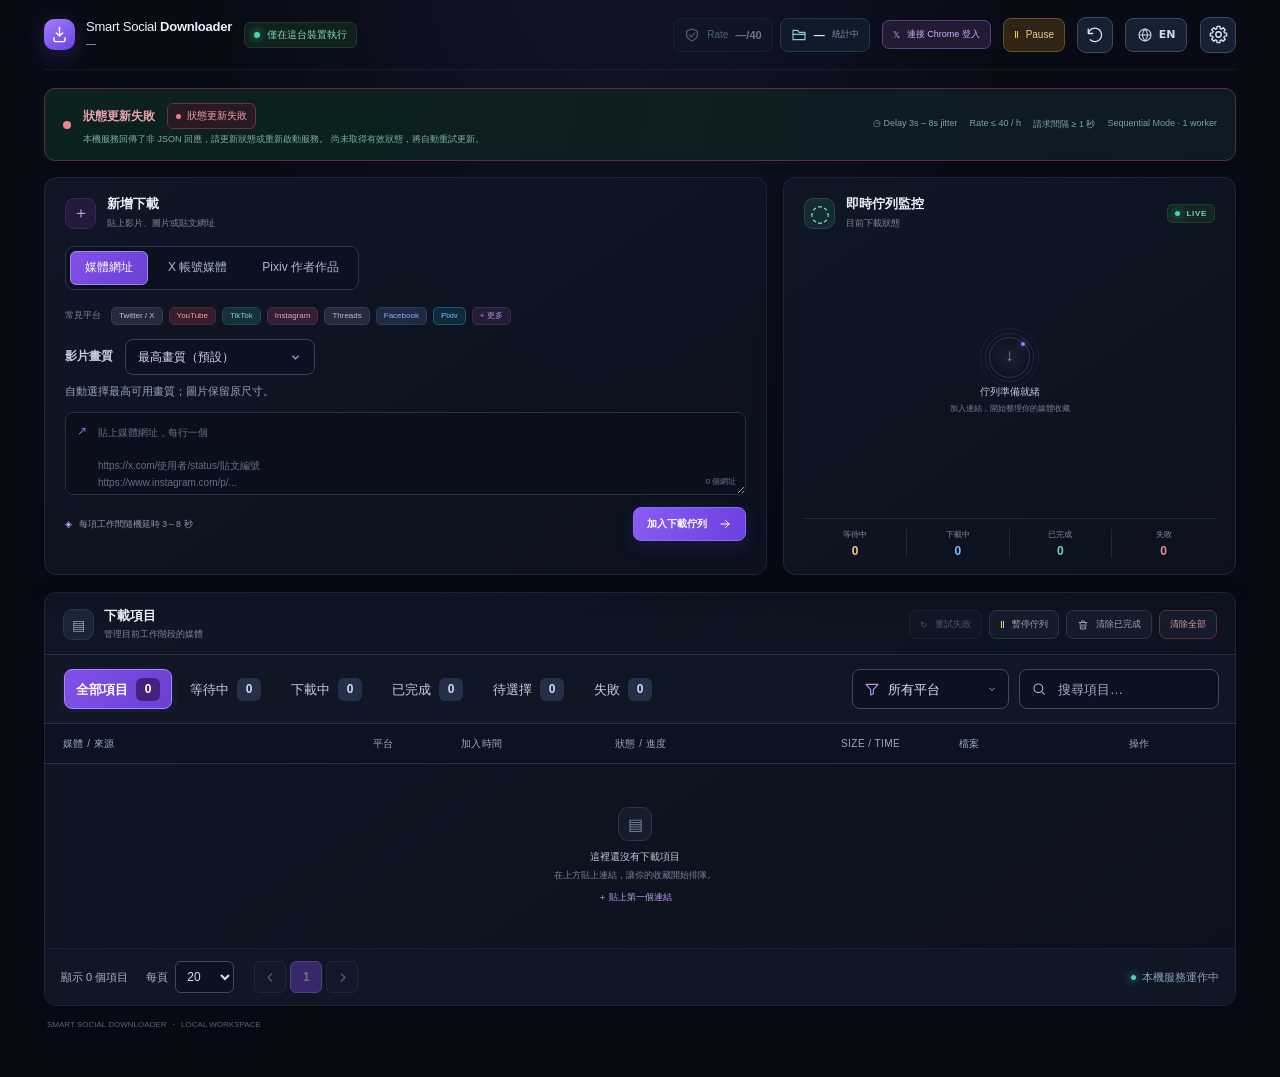
==== static/index.html @ 493f9c67 "fix: initialize Pixiv login and unify sign-in status cards Root cause and live reproduction: - The P" ====
<!doctype html>
<html lang="zh-Hant">
<head>
  <meta charset="utf-8">
  <meta name="viewport" content="width=device-width, initial-scale=1">
  <meta name="theme-color" content="#090d18">
  <title>Smart Social Downloader</title>
  <link rel="stylesheet" href="/static/styles.css">
  <link rel="stylesheet" href="/static/header.css">
  <link rel="stylesheet" href="/static/jobs.css">
  <link rel="stylesheet" href="/static/profiles.css">
  <link rel="stylesheet" href="/static/i18n.css">
  <link rel="stylesheet" href="/static/environment.css">
  <link rel="stylesheet" href="/static/settings.css">
  <link rel="stylesheet" href="/static/ui_accessibility.css">
</head>
<body>
  <div class="app-shell">
    <header class="topbar">
      <a class="brand" href="/" aria-label="Smart Social Downloader 首頁" data-i18n-aria-label="ui.smart_social_downloader_home">
        <span class="brand-mark"><svg viewBox="0 0 24 24" aria-hidden="true"><path d="M12 3v11m0 0 4-4m-4 4-4-4M5 16v3a2 2 0 0 0 2 2h10a2 2 0 0 0 2-2v-3"/></svg></span>
        <span class="brand-identity"><span class="brand-name">Smart Social <b>Downloader</b></span><span class="application-version" id="application-version" title="應用程式版本" data-i18n-title="ui.application_version">—</span></span>
      </a>
      <span class="local-badge" data-i18n-key="ui.runs_on_this_device"><i></i> 僅在這台裝置執行</span>
      <div class="top-spacer"></div>
      <div class="top-stats header-meters" aria-label="下載速率與檔案統計" data-i18n-aria-label="ui.download_rate_and_file_statistics">
        <button type="button" class="header-meter header-rate" id="top-rate" title="點擊確認重設 Rate" aria-label="重設 Rate" aria-haspopup="dialog" aria-controls="rate-confirm-dialog" disabled data-i18n-title="ui.click_to_confirm_a_rate_reset" data-i18n-aria-label="ui.reset_rate">
          <svg viewBox="0 0 24 24" aria-hidden="true"><path d="M12 3 4 6v6c0 4 4 7 8 9 4-2 8-5 8-9V6l-8-3Z"/><path d="m8 12 3 3 5-6"/></svg>
          <span id="top-rate-label">Rate</span><b><span id="top-rate-used">—</span>/<span id="top-rate-limit">40</span></b>
        </button>
        <button type="button" class="header-meter header-storage" id="top-storage" title="開啟下載資料夾" aria-label="開啟下載資料夾" data-i18n-title="ui.open_download_folder" data-i18n-aria-label="ui.open_download_folder">
          <svg viewBox="0 0 24 24" aria-hidden="true"><path d="M3 7V5h7l2 3h9v11H3V7Z"/><path d="M3 11h18"/></svg>
          <b id="top-storage-size">—</b><small id="top-storage-count" data-i18n-key="ui.calculating">統計中</small>
        </button>
      </div>
      <button type="button" class="subtle-button x-login-trigger" id="x-login-open" title="連接 Chrome 中的 X 登入狀態" data-i18n-title="ui.connect_your_x_session_from_chrome"><span aria-hidden="true">𝕏</span><span id="x-login-label" data-i18n-key="ui.connect_chrome">連接 Chrome 登入</span></button>
      <button type="button" class="subtle-button header-pause" id="top-pause" title="暫停後續工作，正在下載的工作會繼續完成" aria-pressed="false" data-i18n-title="ui.pause_upcoming_jobs_the_current_download_will"><span class="pause-symbol" aria-hidden="true">Ⅱ</span><span class="pause-label" data-i18n-key="ui.pause">Pause</span></button>
      <button type="button" class="icon-button status-refresh" id="status-refresh" title="更新下載狀態：閒置每 30 秒、處理中每 2 秒自動更新" aria-label="更新下載狀態" data-i18n-title="ui.refresh_download_status_automatically_every_30_seconds" data-i18n-aria-label="ui.refresh_download_status"><svg viewBox="0 0 24 24" aria-hidden="true"><path d="M3 10a9 9 0 1 1 2.6 8.4M3 4v6h6"/></svg></button>
      <button type="button" class="language-toggle" id="language-toggle" title="切換為英文" aria-label="切換為英文"><svg viewBox="0 0 24 24" aria-hidden="true"><circle cx="12" cy="12" r="9"/><path d="M3 12h18M12 3c5 5 5 13 0 18M12 3c-5 5-5 13 0 18"/></svg><span class="language-label">EN</span></button>
      <button class="icon-button settings-trigger" id="settings-open" title="下載設定" aria-label="下載設定" data-i18n-title="ui.download_settings" data-i18n-aria-label="ui.download_settings">
        <svg class="settings-gear" viewBox="0 0 24 24" aria-hidden="true"><path d="M9.28 5.44L10.16 5.14L10.37 2.74L13.63 2.74L13.84 5.14L14.72 5.44L15.55 5.85L17.39 4.30L19.70 6.61L18.15 8.45L18.56 9.28L18.86 10.16L21.26 10.37L21.26 13.63L18.86 13.84L18.56 14.72L18.15 15.55L19.70 17.39L17.39 19.70L15.55 18.15L14.72 18.56L13.84 18.86L13.63 21.26L10.37 21.26L10.16 18.86L9.28 18.56L8.45 18.15L6.61 19.70L4.30 17.39L5.85 15.55L5.44 14.72L5.14 13.84L2.74 13.63L2.74 10.37L5.14 10.16L5.44 9.28L5.85 8.45L4.30 6.61L6.61 4.30L8.45 5.85Z"/><circle cx="12" cy="12" r="3.1"/></svg>
      </button>
    </header>

    <main aria-label="下載工作區" data-i18n-aria-label="ui.download_workspace">
      <section class="safe-queue-banner" id="queue-banner" aria-label="安全佇列狀態" data-i18n-aria-label="ui.safe_queue_status">
        <div class="queue-banner-main"><i class="queue-status-dot" aria-hidden="true"></i><div><div class="queue-title-row"><b id="queue-status-title" data-i18n-key="ui.queue_idle">佇列閒置</b><div class="engine-status engine-compact" id="engine-status" role="status" tabindex="0" aria-describedby="engine-subtitle" title="正在確認本機服務狀態" data-i18n-title="ui.checking_the_local_service"><span class="pulse-dot" aria-hidden="true"></span><b id="engine-title" data-i18n-key="ui.checking_engines">引擎檢查中</b><span class="sr-only" id="engine-subtitle" data-i18n-key="ui.checking_the_local_service">正在確認本機服務狀態</span></div></div><p id="queue-status-copy" data-i18n-key="ui.waiting_for_new_jobs">等待新任務</p></div></div>
        <div class="queue-policy"><span>◷ Delay 3s – 8s jitter</span><span id="queue-policy-rate">Rate ≤ 40 / h</span><span data-i18n-key="ui.request_interval_1s">請求間隔 ≥ 1 秒</span><span>Sequential Mode · 1 worker</span></div>
      </section>

      <section class="overview-grid" aria-label="下載概覽" data-i18n-aria-label="ui.download_overview">
        <article class="panel add-panel">
          <div class="panel-heading">
            <div class="heading-icon add-icon">＋</div>
            <div><h2 data-i18n-key="ui.add_downloads">新增下載</h2><p id="download-input-description" data-i18n-key="ui.paste_video_image_or_post_urls">貼上影片、圖片或貼文網址</p></div>
          </div>
          <div class="download-mode-switch" role="group" aria-label="下載模式" data-i18n-aria-label="ui.download_mode">
            <button type="button" class="selected" data-download-mode="urls" aria-pressed="true" data-i18n-key="ui.media_urls">媒體網址</button>
            <button type="button" data-download-mode="x_profile" aria-pressed="false" data-i18n-key="ui.x_account_media">X 帳號媒體</button>
            <button type="button" data-download-mode="pixiv_profile" aria-pressed="false" data-i18n-key="ui.pixiv_author_media">Pixiv 作者作品</button>
          </div>
          <div class="supported-row" id="supported-platforms"><span class="muted-label" data-i18n-key="ui.platforms">常見平台</span>
            <span class="platform-chip threads">Twitter / X</span><span class="platform-chip youtube">YouTube</span><span class="platform-chip tiktok">TikTok</span><span class="platform-chip instagram">Instagram</span><span class="platform-chip threads">Threads</span><span class="platform-chip facebook">Facebook</span><span class="platform-chip pixiv">Pixiv</span><span class="platform-chip more" data-i18n-key="ui.more">+ 更多</span>
          </div>
          <div class="profile-options hidden" id="profile-options">
            <p id="profile-description" data-i18n-key="ui.scan_the_media_list_first_to_show">先掃描媒體清單，顯示總檔案數、需要下載與已存在數量，再依序下載。包含此帳號發布的圖片、影片及回覆媒體，不含轉發或引述；再次執行會補抓新增及未完成的內容。</p>
            <div class="profile-login-row"><span id="profile-login-status" data-i18n-key="ui.connect_an_x_session_to_continue">需要連接 X 登入</span><button type="button" class="subtle-button" id="profile-connect-x" data-i18n-key="ui.connect_chrome">連接 Chrome 登入</button></div>
          </div>
          <div class="download-quality" id="video-quality-controls">
            <label for="video-quality" data-i18n-key="ui.video_quality">影片畫質</label>
            <div class="quality-select-wrap"><select id="video-quality" aria-describedby="video-quality-hint">
              <option value="best" selected data-i18n-key="ui.best_quality_default">最高畫質（預設）</option>
              <option value="2160">2160p / 4K</option><option value="1440">1440p / QHD</option>
              <option value="1080">1080p</option><option value="720">720p</option><option value="480">480p</option>
              <option value="360">360p</option><option value="240">240p</option><option value="144">144p</option>
            </select><svg viewBox="0 0 24 24" aria-hidden="true"><path d="m7 10 5 5 5-5"/></svg></div>
            <p id="video-quality-hint" data-i18n-key="ui.automatically_choose_the_best_available_quality_images">自動選擇最高可用畫質；圖片保留原尺寸。</p>
          </div>
          <div class="quality-note hidden" id="profile-quality-note" data-i18n-key="ui.x_account_media_currently_uses_the_best"><span>◇</span> X 帳號媒體目前使用最高畫質。</div>
          <label class="sr-only" for="url-input" id="download-input-label" data-i18n-key="ui.urls_to_download">要下載的網址</label>
          <div class="textarea-wrap"><span class="textarea-link-icon">↗</span><textarea id="url-input" rows="4" placeholder="貼上媒體網址，每行一個&#10;&#10;https://x.com/使用者/status/貼文編號&#10;https://www.instagram.com/p/..." spellcheck="false" data-i18n-placeholder="ui.paste_media_urls_one_per_line_https"></textarea><span id="url-count" class="url-count" data-i18n-key="ui.0_urls">0 個網址</span></div>
          <div class="form-bottom"><div class="privacy-note" data-i18n-key="ui.random_3_8_second_delay_between_jobs"><span>◈</span> 每項工作間隨機延時 3～8 秒</div><button class="primary-button" id="add-jobs"><span data-i18n-key="ui.add_to_download_queue">加入下載佇列</span><svg viewBox="0 0 24 24" aria-hidden="true"><path d="M5 12h14m-6-6 6 6-6 6"/></svg></button></div>
          <div class="form-message" id="form-message" role="status"></div>
        </article>

        <article class="panel monitor-panel">
          <div class="panel-heading monitor-heading">
            <div class="heading-icon monitor-icon"><span class="monitor-ring">◌</span></div>
            <div><h2 data-i18n-key="ui.active_queue_monitor">即時佇列監控</h2><p data-i18n-key="ui.current_download_activity">目前下載狀態</p></div>
            <span class="live-pill"><i></i> LIVE</span>
          </div>
          <div class="monitor-stage" id="monitor-stage">
            <div class="empty-orbit"><span>↓</span><i></i></div>
            <b id="monitor-title" data-i18n-key="ui.queue_is_ready">佇列準備就緒</b>
            <span id="monitor-copy" data-i18n-key="ui.add_links_to_start_your_media_collection">加入連結，開始整理你的媒體收藏</span>
            <div class="profile-counts hidden" id="monitor-profile-counts" role="group" aria-label="X 帳號媒體數量" data-i18n-aria-label="ui.x_account_media_counts">
              <div><span id="profile-total-label" data-i18n-key="ui.total_files">總檔案數</span><b id="profile-total-count">—</b></div>
              <div><span data-i18n-key="ui.to_download">需要下載</span><b id="profile-download-count">—</b></div>
              <div><span data-i18n-key="ui.existing">已存在</span><b id="profile-existing-count">—</b></div>
            </div>
            <div class="monitor-progress hidden" id="monitor-progress"><div class="mini-progress"><i id="monitor-progress-fill"></i></div><span id="monitor-progress-text">0%</span></div>
          </div>
          <div class="monitor-counts">
            <div><span data-i18n-key="ui.queued">等待中</span><b class="count-amber" id="count-queued">0</b></div><div><span data-i18n-key="ui.downloading">下載中</span><b class="count-blue" id="count-active">0</b></div><div><span data-i18n-key="ui.completed">已完成</span><b class="count-green" id="count-completed">0</b></div><div><span data-i18n-key="ui.failed">失敗</span><b class="count-red" id="count-failed">0</b></div>
          </div>
        </article>
      </section>

      <section class="jobs-panel panel">
        <div class="jobs-topline">
          <div class="jobs-title"><div class="heading-icon list-icon">▤</div><div><h2 data-i18n-key="ui.downloads">下載項目</h2><p data-i18n-key="ui.manage_media_in_your_download_queue">管理目前工作階段的媒體</p></div></div>
          <div class="jobs-actions"><button class="subtle-button" id="retry-failed" disabled data-i18n-key="ui.retry_failed"><span aria-hidden="true">↻</span>重試失敗</button><button class="subtle-button" id="pause-queue"><span class="pause-symbol">Ⅱ</span><span data-i18n-key="ui.pause_queue">暫停佇列</span></button><button class="subtle-button clear-button" id="clear-done" data-i18n-key="ui.clear_completed"><svg viewBox="0 0 24 24" aria-hidden="true"><path d="M4 7h16M10 11v6m4-6v6M6 7l1 13h10l1-13M9 7V4h6v3"/></svg>清除已完成</button><button class="subtle-button clear-all-button" id="clear-all" title="清除等待中及歷史項目；目前工作完成後移除，保留下載檔案" data-i18n-title="ui.clear_queued_and_previous_jobs_remove_the" data-i18n-key="ui.clear_all">清除全部</button></div>
        </div>
        <div class="table-toolbar">
          <div class="filter-tabs" role="group" aria-label="篩選下載項目" data-i18n-aria-label="ui.filter_downloads">
            <button type="button" class="filter-tab selected" data-filter="all" aria-pressed="true" data-i18n-key="ui.all_jobs">全部項目 <span id="tab-all">0</span></button><button type="button" class="filter-tab" data-filter="queued" aria-pressed="false" data-i18n-key="ui.queued">等待中 <span id="tab-queued">0</span></button><button type="button" class="filter-tab" data-filter="active" aria-pressed="false" data-i18n-key="ui.downloading">下載中 <span id="tab-active">0</span></button><button type="button" class="filter-tab" data-filter="completed" aria-pressed="false" data-i18n-key="ui.completed">已完成 <span id="tab-completed">0</span></button><button type="button" class="filter-tab" data-filter="selecting" aria-pressed="false" data-i18n-key="ui.to_choose">待選擇 <span id="tab-selecting">0</span></button><button type="button" class="filter-tab" data-filter="failed" aria-pressed="false" data-i18n-key="ui.failed">失敗 <span id="tab-failed">0</span></button>
          </div>
          <div class="table-controls"><label class="select-wrap"><span class="sr-only" data-i18n-key="ui.filter_by_platform">平台篩選</span><svg class="platform-filter-icon" viewBox="0 0 24 24" aria-hidden="true"><path d="M3 5h18l-7 8v6l-4 2v-8L3 5Z"/></svg><select id="platform-filter"><option value="all" data-i18n-key="ui.all_platforms">所有平台</option></select><svg class="select-chevron" viewBox="0 0 24 24" aria-hidden="true"><path d="m7 10 5 5 5-5"/></svg></label><label class="search-wrap"><svg viewBox="0 0 24 24" aria-hidden="true"><circle cx="11" cy="11" r="6.5"/><path d="m16 16 4 4"/></svg><input id="search-input" type="search" placeholder="搜尋項目…" aria-label="搜尋項目" data-i18n-aria-label="ui.search_downloads_2" data-i18n-placeholder="ui.search_downloads"></label></div>
        </div>
        <div class="table-scroll" id="jobs-table-scroll" tabindex="0" role="region" aria-label="下載項目清單" data-i18n-aria-label="ui.download_list">
          <table>
            <thead><tr><th scope="col" data-i18n-key="ui.media_source">媒體 / 來源</th><th scope="col" data-i18n-key="ui.platform">平台</th><th scope="col" data-i18n-key="ui.added">加入時間</th><th scope="col" data-i18n-key="ui.status_progress">狀態 / 進度</th><th scope="col" title="容量／下載耗時" data-i18n-title="ui.file_size_download_elapsed_time">SIZE / TIME</th><th scope="col" data-i18n-key="ui.files">檔案</th><th scope="col" data-i18n-key="ui.action">操作</th></tr></thead>
            <tbody id="job-rows"></tbody>
          </table>
          <div class="table-empty" id="table-empty"><div class="empty-stack"><span>▤</span></div><b data-i18n-key="ui.no_downloads_to_show">這裡還沒有下載項目</b><p data-i18n-key="ui.paste_links_above_to_add_media_to">在上方貼上連結，讓你的收藏開始排隊。</p><button id="empty-add" class="text-button" data-i18n-key="ui.paste_your_first_link">＋ 貼上第一個連結</button></div>
        </div>
        <div class="table-footer">
          <div class="table-footer-info">
            <span id="footer-summary" role="status" aria-live="polite" aria-atomic="true" data-i18n-key="ui.showing_0_items">顯示 0 個項目</span>
            <label class="page-size-label" for="jobs-page-size"><span data-i18n-key="ui.per_page">每頁</span><select id="jobs-page-size" aria-label="每頁項目數" data-i18n-aria-label="ui.items_per_page"><option value="10">10</option><option value="20" selected>20</option><option value="50">50</option></select></label>
          </div>
          <nav class="jobs-pagination" aria-label="下載清單分頁" data-i18n-aria-label="ui.download_list_pagination">
            <button type="button" class="page-button" id="jobs-page-prev" title="上一頁" aria-label="上一頁" disabled data-i18n-title="ui.previous_page" data-i18n-aria-label="ui.previous_page"><svg viewBox="0 0 24 24" aria-hidden="true"><path d="m14 6-6 6 6 6"/></svg></button>
            <span class="page-numbers" id="jobs-page-numbers"></span>
            <button type="button" class="page-button" id="jobs-page-next" title="下一頁" aria-label="下一頁" disabled data-i18n-title="ui.next_page" data-i18n-aria-label="ui.next_page"><svg viewBox="0 0 24 24" aria-hidden="true"><path d="m10 6 6 6-6 6"/></svg></button>
          </nav>
          <span class="footer-online" data-i18n-key="ui.local_service_online"><i></i> 本機服務運作中</span>
        </div>
      </section>
      <footer class="page-footer"><span>SMART SOCIAL DOWNLOADER <i>·</i> LOCAL WORKSPACE</span></footer>
    </main>
  </div>

  <div class="modal-backdrop hidden" id="settings-modal" role="dialog" aria-modal="true" aria-labelledby="settings-title">
    <div class="settings-dialog settings-workspace">
      <header class="settings-header">
        <div class="dialog-top">
          <div><p class="eyebrow">PREFERENCES</p><h2 id="settings-title" data-i18n-key="ui.download_settings">下載設定</h2></div>
          <button type="button" class="icon-button close-modal" id="settings-close" aria-label="關閉" data-i18n-aria-label="ui.close"><svg viewBox="0 0 24 24" aria-hidden="true"><path d="m6 6 12 12M18 6 6 18"/></svg></button>
        </div>
        <p class="dialog-copy" data-i18n-key="ui.manage_downloads_sign_in_and_your_local">管理下載、登入與本機環境。</p>
        <div class="settings-tabs" role="tablist" aria-label="設定分頁" data-i18n-aria-label="ui.settings_sections">
          <button type="button" class="settings-tab" id="settings-tab-general" role="tab" aria-selected="true" aria-controls="settings-panel-general" data-settings-tab="general"><span data-i18n-key="ui.general">一般設定</span></button>
          <button type="button" class="settings-tab" id="settings-tab-pixiv" role="tab" aria-selected="false" aria-controls="settings-panel-pixiv" tabindex="-1" data-settings-tab="pixiv"><span data-i18n-key="ui.pixiv_sign_in">Pixiv 登入</span></button>
          <button type="button" class="settings-tab" id="settings-tab-x" role="tab" aria-selected="false" aria-controls="settings-panel-x" tabindex="-1" data-settings-tab="x"><span data-i18n-key="ui.x_sign_in">X 登入</span></button>
          <button type="button" class="settings-tab" id="settings-tab-diagnostics" role="tab" aria-selected="false" aria-controls="settings-panel-diagnostics" tabindex="-1" data-settings-tab="diagnostics"><span data-i18n-key="ui.diagnostics">診斷</span></button>
        </div>
      </header>
      <div class="settings-content">
        <div class="settings-panel" id="settings-panel-general" role="tabpanel" aria-labelledby="settings-tab-general" tabindex="0">
          <label class="field-label" for="download-dir" data-i18n-key="ui.download_folder_path">下載資料夾路徑</label><div class="path-input"><span>▱</span><input id="download-dir" type="text" autocomplete="off" spellcheck="false"></div><p class="field-hint" data-i18n-key="ui.enter_a_full_folder_path_on_this">請輸入這台電腦上的資料夾完整路徑。資料夾不存在時會自動建立。</p>
      <section class="queue-setting" aria-labelledby="queue-settings-title">
        <h3 class="auth-heading" id="queue-settings-title" data-i18n-key="ui.safe_queue">安全佇列</h3>
        <label class="field-label" for="hourly-job-limit" data-i18n-key="ui.hourly_job_limit">每小時工作上限</label>
        <div class="path-input quota-input"><input id="hourly-job-limit" type="number" min="1" max="1000" step="1" value="40" required inputmode="numeric"><span data-i18n-key="ui.jobs_60_minutes">個／60 分鐘</span></div>
        <p class="field-hint" data-i18n-key="ui.default_40_range_1_1000_counts_jobs">預設 40，可設定 1～1000。以最近 60 分鐘啟動的工作計算，失敗與重新下載也會計入。儲存後立即套用，保留目前已用計數。</p>
        <div class="rate-reset-row">
          <span class="rate-reset-summary" id="settings-rate-summary" data-i18n-key="ui.current_usage_40_jobs">目前已用 —/40 個工作</span>
          <button type="button" class="subtle-button rate-reset-button" id="rate-reset" aria-describedby="rate-reset-hint" aria-haspopup="dialog" aria-controls="rate-confirm-dialog"><svg viewBox="0 0 24 24" aria-hidden="true"><path d="M3 10a9 9 0 1 1 2.6 8.4M3 4v6h6"/></svg><span data-i18n-key="ui.reset_rate">重設 Rate</span></button>
        </div>
        <p class="field-hint" id="rate-reset-hint" data-i18n-key="ui.after_confirmation_clear_the_usage_count_and">確認後將已用計數歸零，後續工作重新累計。每小時上限不變，工作延時與平台冷卻仍會保留。</p>
        <label class="field-label" for="cooldown-mode" data-i18n-key="ui.platform_cooldown_mode">平台冷卻模式</label>
        <div class="path-input"><select id="cooldown-mode"><option value="platform" data-i18n-key="ui.per_platform_cooldowns_default">各平台獨立冷卻（預設）</option><option value="global" data-i18n-key="ui.shared_cooldown_for_all_platforms">全部平台共用冷卻</option></select></div>
        <p class="field-hint" data-i18n-key="ui.per_platform_mode_lets_other_platforms_continue">各平台模式可繼續其他平台的工作；全域 Rate 上限、單 worker 與請求間隔仍共同遵守。切換模式不會清除既有冷卻。</p>
        <p class="field-hint" id="platform-cooldown-summary" role="status"></p>
        <label class="field-label" for="no-progress-timeout" data-i18n-key="ui.no_progress_timeout">無進度期限</label>
        <div class="path-input quota-input"><input id="no-progress-timeout" type="number" min="30" max="3600" step="1" value="300" required inputmode="numeric"><span data-i18n-key="ui.seconds">秒</span></div>
        <p class="field-hint" data-i18n-key="ui.default_300_seconds_adjustable_from_30_to">預設 300 秒，可設定 30～3600。長時間沒有傳輸或處理進度時停止該工作；安全佇列等待不計入，持續有進度的長影片不受總耗時限制。下個工作生效。</p>
        <label class="browser-capture-check" for="dynamic-capture"><input id="dynamic-capture" type="checkbox"><span data-i18n-key="ui.enable_dynamic_capture">啟用動態媒體捕捉（選配）</span></label>
        <p class="field-hint" data-i18n-key="ui.dynamic_capture_help">一般解析找不到來源時，使用隔離暫時 Chrome 執行頁面腳本。預設關閉；不讀取日常 Chrome 登入，不自動登入或點擊頁面按鈕。最多 45 秒、40 個請求。</p>
        <p class="field-hint" id="browser-capture-status" role="status"></p>
        <p class="field-hint"><span data-i18n-key="ui.dynamic_capture_install">安裝選配套件：</span> <code>python tools/manage.py browser-setup</code></p>
      </section>
        </div>
        <div class="settings-panel" id="settings-panel-pixiv" role="tabpanel" aria-labelledby="settings-tab-pixiv" tabindex="0" hidden>
          <section class="cookie-setting" aria-labelledby="pixiv-auth-heading">
            <h3 id="pixiv-auth-heading" data-i18n-key="ui.pixiv_sign_in">Pixiv 登入</h3>
            <div class="login-session-card" id="pixiv-session-card" data-state="disconnected">
              <div class="login-session-icon" aria-hidden="true"><svg viewBox="0 0 24 24"><rect x="5" y="10" width="14" height="11" rx="3"/><path class="session-lock" d="M8 10V7a4 4 0 0 1 8 0v3"/><path class="session-check" d="m8 15 3 3 5-5"/></svg></div>
              <div class="login-session-copy"><p id="pixiv-auth-status" role="status" aria-live="polite"></p><p id="pixiv-session-summary"></p></div>
            </div>
            <p class="field-hint" id="pixiv-automatic-help" data-i18n-key="ui.pixiv_automatic_help">按下方按鈕，在一般 Chrome 完成 Pixiv 登入後，連接器會自動接回授權，不用開 F12 或複製 code。首次使用請載入連接器；已安裝者請更新至 1.2.0 並重新載入。</p>
            <div class="auth-buttons"><button type="button" class="primary-button" id="pixiv-begin" data-i18n-key="ui.pixiv_automatic_begin">一鍵連接 Pixiv</button><button type="button" class="subtle-button" id="pixiv-disconnect" data-i18n-key="ui.pixiv_disconnect">取消授權／清除登入</button></div>
            <a class="text-button hidden" id="pixiv-auth-link" target="_blank" rel="noopener noreferrer" data-i18n-key="ui.pixiv_reopen">重新開啟授權頁 ↗</a>
            <p class="field-hint login-storage-note"><svg viewBox="0 0 24 24" aria-hidden="true"><path d="m12 3 8 3v6c0 4-4 7-8 9-4-2-8-5-8-9V6Z"/><path d="m8 12 3 3 5-5"/></svg><span id="pixiv-storage-description"></span></p>
            <p class="dialog-message" id="pixiv-auth-message" role="status" aria-live="polite"></p>
            <details class="advanced-cookies"><summary data-i18n-key="ui.pixiv_manual_fallback">進階：手動授權／Refresh Token</summary>
            <p class="field-hint" data-i18n-key="ui.pixiv_auth_help">在一般瀏覽器完成 Pixiv 登入。登入前按 F12 開啟 Network，完成後複製 callback 請求的完整網址或 code，立即貼回這裡。code 約 30 秒有效；本工具不讀取帳號密碼。</p>
            <button type="button" class="subtle-button" id="pixiv-manual-begin" data-i18n-key="ui.pixiv_begin">開啟 Pixiv 授權頁</button>
            <label for="pixiv-code" data-i18n-key="ui.pixiv_callback_label">授權回呼網址或 code</label>
            <input id="pixiv-code" type="password" autocomplete="off" spellcheck="false" autocapitalize="none" maxlength="4096" aria-describedby="pixiv-auth-message">
            <div class="auth-buttons"><button type="button" class="subtle-button" id="pixiv-connect" data-i18n-key="ui.pixiv_complete">完成連接</button></div>
              <label for="pixiv-token">Refresh Token</label><input id="pixiv-token" type="password" autocomplete="off" spellcheck="false" autocapitalize="none" maxlength="4096">
              <button type="button" class="subtle-button" id="pixiv-token-connect" data-i18n-key="ui.pixiv_validate_token">驗證並連接</button>
            </details>
          </section>
        </div>
        <div class="settings-panel" id="settings-panel-x" role="tabpanel" aria-labelledby="settings-tab-x" tabindex="0" hidden>
      <section class="cookie-setting" aria-labelledby="x-auth-heading">
        <h3 class="auth-heading" id="x-auth-heading" data-i18n-key="ui.x_session_connection">X 登入連接</h3>
        <div class="login-session-card" id="x-session-card" data-state="disconnected">
          <div class="login-session-icon" aria-hidden="true"><svg viewBox="0 0 24 24"><rect x="5" y="10" width="14" height="11" rx="3"/><path class="session-lock" d="M8 10V7a4 4 0 0 1 8 0v3"/><path class="session-check" d="m8 15 3 3 5-5"/></svg></div>
          <div class="login-session-copy"><p id="x-session-status"></p><p class="auth-status" id="x-auth-message" role="status" aria-live="polite" data-i18n-key="ui.x_session_not_connected">尚未連接 X 登入</p></div>
        </div>
        <p class="field-hint auth-description" id="x-auth-description" data-i18n-key="ui.use_your_existing_x_session_in_chrome">使用平常 Chrome 中已登入的 X。無法直接讀取時，會開啟一般 Chrome 的本機連接頁；第一次載入連接器後，便可一鍵同步並自動重試失敗的 X 項目。</p>
        <div class="auth-buttons"><button type="button" class="primary-button" id="x-connect" data-i18n-key="ui.connect_chrome_2">一鍵連接 Chrome</button><button type="button" class="subtle-button" id="x-disconnect" disabled data-i18n-key="ui.disconnect">停用連接</button></div>
        <div class="login-support-links">
        <a class="detail-link" id="x-pairing-link" target="_blank" rel="noopener" hidden data-i18n-key="ui.x_open_pairing">開啟 Chrome 配對頁</a>
        <button type="button" class="detail-link" id="x-login-browser" data-i18n-key="ui.open_x_in_regular_chrome">在一般 Chrome 開啟 X</button>
        <a class="detail-link" href="/chrome-connect" target="_blank" rel="noopener" data-i18n-key="ui.chrome_connector_setup">Chrome 連接器安裝步驟</a>
        </div>
        <p class="field-hint login-storage-note"><svg viewBox="0 0 24 24" aria-hidden="true"><path d="m12 3 8 3v6c0 4-4 7-8 9-4-2-8-5-8-9V6Z"/><path d="m8 12 3 3 5-5"/></svg><span id="x-storage-copy" data-i18n-key="ui.x_storage_pending">X 登入僅傳送至這台電腦的工具，保存方式會依目前設定顯示。不讀取 Google 或 Apple 的登入資料。</span></p>
        <details class="login-help"><summary data-i18n-key="ui.x_login_help">登入遇到限制？</summary>
        <p class="field-hint auth-limit-hint" data-i18n-key="ui.if_x_temporarily_restricts_sign_in_stop">X 顯示暫時限制登入時，請停止反覆嘗試，待限制解除後在一般 Chrome 登入。連接器不能解除帳號限制。</p>
        </details>
      </section>
      <details class="advanced-cookies"><summary data-i18n-key="ui.advanced_use_a_cookie_file">進階：使用 Cookie 檔案</summary><label class="field-label" for="x-cookie-file" data-i18n-key="ui.x_cookie_file_path_optional">X Cookie 檔案路徑（選填）</label><div class="path-input"><span>◈</span><input id="x-cookie-file" type="text" autocomplete="off" spellcheck="false" placeholder="例如 D:\Cookies\cookies.txt" data-i18n-placeholder="ui.e_g_d_cookies_cookies_txt"></div><p class="field-hint" data-i18n-key="ui.supports_netscape_format_cookies_txt_to_use">支援 Netscape 格式 cookies.txt。如需改用檔案，請先停用 Chrome 連接，再填入完整路徑並儲存。兩者皆未設定時使用公開貼文資料。</p></details>
        </div>
        <div class="settings-panel" id="settings-panel-diagnostics" role="tabpanel" aria-labelledby="settings-tab-diagnostics" tabindex="0" hidden>
      <div class="application-version-row"><span data-i18n-key="ui.application_version">應用程式版本</span><code id="settings-application-version">—</code></div>
      <section class="environment-setting" aria-labelledby="environment-heading">
        <div class="environment-heading-row"><h3 class="auth-heading" id="environment-heading" data-i18n-key="ui.environment_diagnostics">環境診斷</h3><button type="button" class="subtle-button" id="environment-refresh" data-i18n-key="ui.recheck">重新檢查</button></div>
        <p class="field-hint" id="environment-summary" role="status" aria-live="polite" data-i18n-key="ui.loading_environment_diagnostics">正在取得環境診斷…</p>
        <ul class="environment-checks" id="environment-checks"></ul>
        <p class="field-hint" data-i18n-key="ui.run_setup_bat_to_repair_packages_stop">修復套件請執行 setup.bat；更新引擎請先停止服務，再執行 update.bat。安裝 Node.js 或 Deno 後請重新啟動服務。</p>
        <div class="environment-links"><a class="detail-link" href="https://nodejs.org/en/download/" target="_blank" rel="noopener" data-i18n-key="ui.official_node_js_download">Node.js 官方下載</a><a class="detail-link" href="https://docs.deno.com/runtime/getting_started/installation/" target="_blank" rel="noopener" data-i18n-key="ui.official_deno_installation_guide">Deno 官方安裝說明</a></div>
      </section>
      <section class="environment-setting" aria-labelledby="local-health-heading">
        <h3 class="auth-heading" id="local-health-heading" data-i18n-key="ui.local_data_and_download_worker">本機資料與下載排程</h3>
        <p class="field-hint" id="persistence-summary" role="status"></p>
        <p class="field-hint hidden" id="persistence-capacity"></p>
        <p class="field-hint" id="worker-summary" role="status"></p>
        <div class="auth-buttons"><button type="button" class="subtle-button" id="state-save" data-i18n-key="ui.retry_saving">重新嘗試保存</button><button type="button" class="subtle-button" id="diagnostics-export" data-i18n-key="ui.export_diagnostics">匯出診斷</button></div>
        <p class="field-hint" data-i18n-key="ui.diagnostics_omit_source_urls_file_lists_and">診斷不包含來源網址、檔案清單或 Cookie；錯誤文字會遮蔽憑證與本機路徑，分享前仍可自行查看內容。</p>
      </section>
      <section class="environment-setting" aria-labelledby="database-health-heading">
        <h3 class="auth-heading" id="database-health-heading" data-i18n-key="ui.databases">下載紀錄資料庫</h3>
        <p class="field-hint" id="database-summary" role="status"></p>
        <p class="field-hint" id="database-capacity"></p>
        <ul class="environment-checks" id="database-entries"></ul>
        <div class="auth-buttons"><button type="button" class="subtle-button" id="database-refresh" data-i18n-key="ui.database_check">檢查資料庫</button><button type="button" class="subtle-button" id="database-backup" data-i18n-key="ui.database_backup">建立備份</button><button type="button" class="subtle-button" id="database-compact" data-i18n-key="ui.database_compact">整理空間</button></div>
        <p class="field-hint" id="database-backup-result"></p>
        <p class="field-hint" data-i18n-key="ui.database_maintenance_hint">備份或整理前請暫停佇列，等待下載結束。整理會先建立備份，再回收資料庫未使用空間，保留去重紀錄與媒體原檔。備份含私人來源與路徑，請勿公開分享。</p>
      </section>
      <section class="environment-setting" aria-labelledby="storage-health-heading">
        <h3 class="auth-heading" id="storage-health-heading" data-i18n-key="ui.storage_and_thumbnail_cache">容量與縮圖快取</h3>
        <p class="field-hint" id="storage-scan-summary" role="status"></p>
        <p class="field-hint" id="thumbnail-cache-summary" role="status"></p>
        <div class="auth-buttons"><button type="button" class="subtle-button" id="storage-rescan" data-i18n-key="ui.rescan_storage">重新掃描容量</button><button type="button" class="subtle-button" id="thumbnail-cache-clear" data-i18n-key="ui.clear_thumbnail_cache">清理縮圖快取</button></div>
        <p class="field-hint" data-i18n-key="ui.storage_totals_update_incrementally_after_downloads_external">容量在下載完成後增量更新，外部搬移、刪除或新增檔案由每 10 分鐘或手動重掃校正。</p>
        <p class="field-hint" data-i18n-key="ui.the_thumbnail_cache_holds_up_to_128">縮圖快取最多 128 MB、1000 個預覽，30 天未使用會回收。清理只移除生成的預覽，需要時會重新產生。</p>
      </section>
        </div>
      </div>
      <footer class="settings-footer">
        <div class="dialog-message" id="settings-message" role="status"></div>
        <div class="dialog-actions"><button type="button" class="subtle-button" id="settings-cancel" data-i18n-key="ui.cancel">取消</button><button type="button" class="primary-button" id="settings-save" data-i18n-key="ui.save_settings">儲存設定 <svg viewBox="0 0 24 24" aria-hidden="true"><path d="M5 12h14m-6-6 6 6-6 6"/></svg></button></div>
      </footer>
    </div>
  </div>
  <div class="modal-backdrop hidden" id="error-modal" role="dialog" aria-modal="true" aria-labelledby="error-title"><div class="settings-dialog error-dialog"><div class="dialog-top"><h2 id="error-title" data-i18n-key="ui.download_failure_details">下載失敗原因</h2><button class="icon-button close-modal" id="error-close" aria-label="關閉" data-i18n-aria-label="ui.close">×</button></div><p class="error-summary" id="error-summary"></p><p class="error-source" id="error-source"></p><label class="field-label" for="error-diagnostic" data-i18n-key="ui.raw_engine_diagnostics">引擎詳細訊息</label><pre id="error-diagnostic"></pre><div class="dialog-actions"><button class="subtle-button" id="error-ok" data-i18n-key="ui.close">關閉</button></div></div></div>
  <div class="modal-backdrop hidden" id="warnings-modal" role="dialog" aria-modal="true" aria-labelledby="warnings-title">
    <div class="settings-dialog warnings-dialog">
      <div class="dialog-top"><h2 id="warnings-title" data-i18n-key="ui.download_warnings">下載提醒</h2><button type="button" class="icon-button close-modal" id="warnings-close" aria-label="關閉下載提醒" data-i18n-aria-label="ui.close_download_warnings">×</button></div>
      <p class="dialog-copy" data-i18n-key="ui.messages_from_the_source_and_download_engine">下載來源與引擎的提醒內容</p>
      <p class="error-source" id="warnings-source"></p>
      <ol class="warnings-list" id="warnings-list"></ol>
      <div class="dialog-actions"><button type="button" class="subtle-button" id="warnings-ok" data-i18n-key="ui.close">關閉</button></div>
    </div>
  </div>
  <div class="modal-backdrop hidden" id="file-picker-modal" role="dialog" aria-modal="true" aria-labelledby="file-picker-title">
    <div class="settings-dialog file-picker-dialog"><div class="dialog-top"><h2 id="file-picker-title" data-i18n-key="ui.choose_a_file">選擇檔案</h2><button type="button" class="icon-button close-modal" id="file-picker-close" aria-label="關閉檔案選擇" data-i18n-aria-label="ui.close_file_selection">×</button></div><p class="dialog-copy" id="file-picker-copy"></p><div class="file-picker-list" id="file-picker-list"></div><div class="dialog-actions"><button type="button" class="subtle-button" id="file-picker-cancel" data-i18n-key="ui.cancel">取消</button></div></div>
  </div>
  <dialog class="settings-dialog rate-confirm-dialog" id="rate-confirm-dialog" aria-labelledby="rate-confirm-title" aria-describedby="rate-confirm-copy rate-confirm-summary rate-confirm-hint">
    <div class="dialog-top"><h2 id="rate-confirm-title" data-i18n-key="ui.reset_rate_2">重設 Rate？</h2><button type="button" class="icon-button close-modal" id="rate-confirm-close" aria-label="取消重設" data-i18n-aria-label="ui.cancel_reset">×</button></div>
    <p class="dialog-copy" id="rate-confirm-copy" data-i18n-key="ui.clear_the_job_count_for_the_last">確定要清除最近 60 分鐘的工作計數嗎？</p>
    <p class="rate-confirm-summary" id="rate-confirm-summary"></p>
    <p class="field-hint" id="rate-confirm-hint" data-i18n-key="ui.the_hourly_limit_download_history_job_delays">每小時上限、下載紀錄、工作延時與平台冷卻都會保留。</p>
    <div class="dialog-message" id="rate-confirm-message" role="status"></div>
    <div class="dialog-actions"><button type="button" class="subtle-button" id="rate-confirm-cancel" autofocus data-i18n-key="ui.cancel">取消</button><button type="button" class="primary-button" id="rate-confirm-submit" data-i18n-key="ui.confirm_reset">確認重設</button></div>
  </dialog>
  <div class="modal-backdrop hidden" id="media-selection-modal" role="dialog" aria-modal="true" aria-labelledby="media-selection-title" aria-describedby="media-selection-copy">
    <div class="settings-dialog media-selection-dialog">
      <div class="dialog-top"><h2 id="media-selection-title" data-i18n-key="ui.choose_media_to_download">選擇要下載的媒體</h2><button type="button" class="icon-button close-modal" id="media-selection-close" aria-label="關閉" data-i18n-aria-label="ui.close">×</button></div>
      <p class="dialog-copy" id="media-selection-copy" data-i18n-key="ui.this_page_contains_multiple_players_choose_one">此頁有多個播放器。選擇其中一個後加入佇列；同一播放器的畫質版本會依畫質設定選擇。</p>
      <div class="media-selection-list" id="media-selection-list"></div>
      <p class="dialog-message" id="media-selection-message" role="status"></p>
      <div class="dialog-actions"><button type="button" class="subtle-button" id="media-selection-cancel" data-i18n-key="ui.choose_later">稍後選擇</button></div>
    </div>
  </div>
  <dialog class="settings-dialog database-confirm-dialog" id="database-confirm-dialog" aria-labelledby="database-confirm-title" aria-describedby="database-confirm-copy">
    <div class="dialog-top"><h2 id="database-confirm-title" data-i18n-key="ui.database_confirm_title">整理資料庫空間？</h2><button type="button" class="icon-button close-modal" id="database-confirm-close" aria-label="取消" data-i18n-aria-label="ui.cancel">×</button></div>
    <p class="dialog-copy" id="database-confirm-copy" data-i18n-key="ui.database_confirm_copy">將先備份全部現有資料庫，再回收未使用空間。保留全部紀錄與媒體原檔；備份需要額外磁碟空間，維護期間不會開始新下載。</p>
    <div class="dialog-actions"><button type="button" class="subtle-button" id="database-confirm-cancel" autofocus data-i18n-key="ui.cancel">取消</button><button type="button" class="primary-button" id="database-confirm-submit" data-i18n-key="ui.database_confirm">備份並整理</button></div>
  </dialog>
  <div class="toast-region" id="toast-region" aria-live="polite"></div>
  <script src="/static/locales.js" defer></script>
  <script src="/static/i18n.js" defer></script>
  <script src="/static/api.js" defer></script>
  <script src="/static/job_rows.js" defer></script>
  <script src="/static/ui_state.js" defer></script>
  <script src="/static/job_presentation.js" defer></script>
  <script src="/static/x_login.js" defer></script>
  <script src="/static/media_selection.js" defer></script>
  <script src="/static/ui_accessibility.js" defer></script>
  <script src="/static/controller_lifecycle.js" defer></script>
  <script src="/static/database_controller.js" defer></script>
  <script src="/static/diagnostics_controller.js" defer></script>
  <script src="/static/jobs_controller.js" defer></script>
  <script src="/static/settings_controller.js" defer></script>
  <script src="/static/pixiv_login.js" defer></script>
  <script src="/static/app.js" defer></script>
</body>
</html>
---- static/styles.css ----
:root{color-scheme:dark;--bg:#080b14;--panel:#0e1321;--panel-raised:#111829;--line:#1d2638;--line-soft:#172031;--text:#edf1fb;--muted:#7d879c;--subtle:#a7b0c3;--violet:#9a70ff;--violet-2:#7045e8;--mint:#44d7b0;--red:#f47c8a;--amber:#edc76b;--blue:#78a8ff;--font:'DM Sans','Noto Sans TC',sans-serif}
*{box-sizing:border-box}html{min-width:320px;background:var(--bg)}body{margin:0;background:radial-gradient(ellipse at 48% -18%,rgba(77,75,155,.17),transparent 43%),var(--bg);color:var(--text);font-family:var(--font);font-size:13px;min-height:100vh}button,input,textarea,select{font:inherit}button{color:inherit}button:focus-visible,input:focus-visible,textarea:focus-visible,select:focus-visible{outline:2px solid rgba(154,112,255,.8);outline-offset:2px}.app-shell{max-width:1450px;margin:0 auto;padding:0 44px 34px}.topbar{height:70px;border-bottom:1px solid rgba(255,255,255,.055);display:flex;align-items:center;gap:20px}.brand{display:flex;align-items:center;gap:11px;text-decoration:none;color:var(--text);white-space:nowrap}.brand-mark{width:31px;height:31px;border-radius:10px;display:grid;place-items:center;background:linear-gradient(145deg,#a77cff,#6443dd);box-shadow:0 5px 20px rgba(126,82,239,.26)}.brand-mark svg{width:19px;fill:none;stroke:white;stroke-width:1.8;stroke-linecap:round;stroke-linejoin:round}.brand-name{font-size:13px;letter-spacing:-.25px;font-weight:500}.brand-name b{font-weight:700}.local-badge{display:inline-flex;align-items:center;gap:7px;border:1px solid #20352f;background:#10201d;color:#7edbb9;padding:5px 9px;border-radius:6px;font-size:10px;white-space:nowrap}.local-badge i,.live-pill i,.footer-online i{width:6px;height:6px;border-radius:50%;background:#48d7ac;box-shadow:0 0 9px #48d7ac}.top-spacer{flex:1}.top-stats{display:flex;align-items:center;gap:16px}.top-stat{display:flex;align-items:center;gap:8px}.top-stat>span:last-child{display:flex;flex-direction:column;gap:1px}.top-stat b{font:600 12px 'Space Grotesk',var(--font)}.top-stat small{font-size:9px;color:var(--muted)}.stat-icon{width:25px;height:25px;border-radius:7px;display:grid;place-items:center;font-size:14px}.stat-icon.violet{color:#c4a9ff;background:#251b3d}.stat-icon.cyan{color:#72d6e8;background:#162a36}.top-divider{height:26px;width:1px;background:var(--line)}.icon-button{background:#111827;border:1px solid #232d40;color:#9da8bc;display:grid;place-items:center;cursor:pointer;transition:.2s}.icon-button:hover{border-color:#4d3a78;color:#dacbff}.settings-trigger{width:34px;height:34px;border-radius:9px;margin-left:1px}.settings-trigger svg{width:16px;fill:none;stroke:currentColor;stroke-width:1.5;stroke-linecap:round;stroke-linejoin:round}
main{padding-top:30px}.welcome-row{display:flex;align-items:center;justify-content:space-between;margin:0 0 20px}.eyebrow{font:600 9px 'Space Grotesk',var(--font);letter-spacing:1.7px;color:#8972c5;margin:0 0 7px}.welcome-row h1{font:600 25px 'Space Grotesk','Noto Sans TC',sans-serif;letter-spacing:-.7px;margin:0}.heading-dot{color:var(--violet)}.welcome-copy{color:var(--muted);font-size:11px;margin:6px 0 0}.engine-status{display:flex;align-items:center;gap:10px;border:1px solid #20352f;background:linear-gradient(100deg,rgba(17,35,30,.82),rgba(13,25,25,.56));padding:10px 14px;border-radius:9px;min-width:220px}.engine-status>div{display:flex;flex-direction:column;gap:3px}.engine-status b{font-size:10px;font-weight:600;color:#9be5cb}.engine-status small{font-size:9px;color:#81948d}.pulse-dot{width:8px;height:8px;background:#42d6a3;border-radius:50%;box-shadow:0 0 0 4px rgba(66,214,163,.1),0 0 12px rgba(66,214,163,.45)}.engine-status.offline{border-color:#452830;background:#24161d}.engine-status.offline b{color:#ffabb2}.engine-status.offline small{color:#b98e94}.engine-status.offline .pulse-dot{background:var(--red);box-shadow:0 0 0 4px rgba(244,124,138,.1)}
.overview-grid{display:grid;grid-template-columns:minmax(0,1.23fr) minmax(325px,.77fr);gap:16px}.panel{background:linear-gradient(145deg,rgba(16,22,36,.98),rgba(12,17,29,.98));border:1px solid var(--line);border-radius:12px;box-shadow:0 12px 35px rgba(0,0,0,.13)}.add-panel,.monitor-panel{min-height:248px;padding:18px 20px 16px}.panel-heading{display:flex;align-items:center;gap:11px}.heading-icon{flex:none;display:grid;place-items:center;width:31px;height:31px;border-radius:9px;font-size:16px}.add-icon{color:#bda5ff;background:#241a3c;border:1px solid #38265c}.monitor-icon{color:#75ddd1;background:#152b30;border:1px solid #23484a}.monitor-ring{font-size:23px;line-height:1}.panel-heading h2,.jobs-title h2{font-size:13px;line-height:1.25;margin:0;font-weight:600;letter-spacing:.05px}.panel-heading p,.jobs-title p{font-size:9px;color:var(--muted);margin:4px 0 0}.heading-step{margin-left:auto;color:#c9b1ff;font:600 10px 'Space Grotesk',var(--font)}.heading-step span{color:#536078;font-weight:400}.supported-row{display:flex;align-items:center;gap:6px;flex-wrap:wrap;margin:17px 0 10px}.muted-label{font-size:9px;color:#78849b;margin-right:4px}.platform-chip{border:1px solid transparent;border-radius:5px;padding:4px 7px;font-size:8px;line-height:1;white-space:nowrap}.youtube{color:#ff9ba2;background:#351d29;border-color:#4d2734}.tiktok{color:#79d5d1;background:#163036;border-color:#20454a}.instagram{color:#e9a0c5;background:#342034;border-color:#4b2b49}.threads{color:#b6c0d5;background:#242b3c;border-color:#323c51}.facebook{color:#90aaff;background:#1e2944;border-color:#2c3a5b}.more{color:#a992dc;background:#241d35;border-color:#392d53}.textarea-wrap{position:relative}.textarea-wrap textarea{display:block;width:100%;height:83px;resize:vertical;border:1px solid #263146;border-radius:8px;background:#0a0f1b;color:#e6eaf5;padding:12px 65px 23px 32px;font-size:10px;line-height:1.65;outline:none;transition:.2s}.textarea-wrap textarea::placeholder{color:#647087}.textarea-wrap textarea:focus{border-color:#6248a3;box-shadow:0 0 0 3px rgba(124,84,219,.1)}.textarea-link-icon{position:absolute;top:12px;left:12px;color:#9071db;font-size:12px}.url-count{position:absolute;bottom:8px;right:10px;color:#69758a;font-size:8px;pointer-events:none}.form-bottom{display:flex;justify-content:space-between;align-items:center;margin-top:12px}.privacy-note{font-size:9px;color:#8d97aa}.privacy-note span{color:#c4a3ff;margin-right:4px}.primary-button{border:1px solid #8d67fa;background:linear-gradient(110deg,#8a5cf3,#6941de);color:white;border-radius:8px;padding:9px 13px;display:inline-flex;align-items:center;gap:11px;cursor:pointer;font-size:10px;font-weight:600;box-shadow:0 5px 18px rgba(96,63,201,.19);transition:transform .16s,filter .16s}.primary-button:hover{filter:brightness(1.14);transform:translateY(-1px)}.primary-button:disabled{opacity:.6;cursor:wait;transform:none}.primary-button svg{width:14px;fill:none;stroke:currentColor;stroke-width:1.7;stroke-linecap:round;stroke-linejoin:round}.form-message{font-size:9px;color:#96e4c8;min-height:11px;margin-top:6px}.form-message.error{color:#ff9aa5}
.monitor-panel{display:flex;flex-direction:column}.monitor-heading{flex:none}.live-pill{margin-left:auto;display:inline-flex;align-items:center;gap:6px;color:#67d9b6;font:600 8px 'Space Grotesk',var(--font);letter-spacing:.7px;background:#142622;border:1px solid #1f3c34;border-radius:5px;padding:4px 7px}.live-pill i{width:5px;height:5px}.monitor-stage{flex:1;min-height:107px;display:flex;align-items:center;justify-content:center;flex-direction:column;padding:12px 6px 9px}.empty-orbit{position:relative;width:41px;height:41px;border:1px solid #2b3850;border-radius:50%;display:grid;place-items:center;color:#72819a;font-size:17px;margin-bottom:7px;background:radial-gradient(circle,rgba(45,55,78,.35),transparent 70%)}.empty-orbit:before,.empty-orbit:after{content:"";position:absolute;border:1px solid #1e2a40;border-radius:50%;inset:-5px}.empty-orbit:after{inset:-10px;border-color:#172236}.empty-orbit span{transform:translateY(-1px)}.empty-orbit i{position:absolute;width:4px;height:4px;background:#9f7aff;border-radius:50%;top:4px;right:4px;box-shadow:0 0 7px #9f7aff}.monitor-stage>b{font-size:10px;font-weight:500;color:#c1cadb}.monitor-stage>span{font-size:8px;color:#758198;margin-top:4px}.monitor-progress{display:flex;align-items:center;gap:8px;width:min(230px,85%);margin-top:11px}.mini-progress{height:4px;border-radius:5px;background:#222c40;flex:1;overflow:hidden}.mini-progress i{display:block;height:100%;width:0;background:linear-gradient(90deg,#a275ff,#4dd6b1);border-radius:inherit;transition:width .3s}.monitor-progress>span{font:500 8px 'Space Grotesk',var(--font);color:#a996e4}.monitor-counts{display:grid;grid-template-columns:repeat(4,1fr);border-top:1px solid #20293a;padding-top:10px}.monitor-counts>div{display:flex;flex-direction:column;align-items:center;gap:4px;border-right:1px solid #20293a}.monitor-counts>div:last-child{border:0}.monitor-counts span{font-size:8px;color:#818ca1}.monitor-counts b{font:600 12px 'Space Grotesk',var(--font)}.count-amber{color:#eccd81}.count-blue{color:#88b3ff}.count-green{color:#67d8b2}.count-red{color:#ed8998}
.jobs-panel{margin-top:17px;overflow:hidden}.jobs-topline{padding:15px 18px 13px;display:flex;align-items:center;justify-content:space-between;gap:15px}.jobs-title{display:flex;align-items:center;gap:10px}.list-icon{font-size:14px;color:#91a0bd;background:#1b2435;border:1px solid #2a3549}.jobs-actions{display:flex;gap:7px}.subtle-button{display:inline-flex;align-items:center;justify-content:center;gap:7px;border:1px solid #293449;color:#9ba7bc;background:#141b2a;border-radius:7px;padding:7px 10px;font-size:9px;cursor:pointer;transition:.15s}.subtle-button:hover{background:#1b2436;border-color:#3d4a63;color:#e0e6f3}.subtle-button svg{width:12px;fill:none;stroke:currentColor;stroke-width:1.7;stroke-linecap:round;stroke-linejoin:round}.pause-symbol{font-size:10px;color:#f0cb75}.subtle-button.is-paused .pause-symbol{color:#8ee1bf}.table-toolbar{display:flex;align-items:center;justify-content:space-between;gap:14px;padding:0 18px;border-top:1px solid var(--line-soft);border-bottom:1px solid var(--line-soft);min-height:47px}.filter-tabs{display:flex;align-items:stretch;gap:13px;height:46px}.filter-tab{position:relative;border:0;background:transparent;color:#78849a;padding:0 2px;white-space:nowrap;font-size:9px;cursor:pointer}.filter-tab span{font:500 8px 'Space Grotesk',var(--font);border-radius:10px;color:#8590a5;background:#20283a;padding:2px 5px;margin-left:2px}.filter-tab.selected{color:#e3d8ff}.filter-tab.selected span{background:#352751;color:#c5aaff}.filter-tab.selected:after{content:"";height:2px;border-radius:2px;background:#9a70ff;position:absolute;bottom:0;left:0;right:0}.table-controls{display:flex;gap:8px;align-items:center}.select-wrap,.search-wrap{position:relative;height:28px;border:1px solid #253044;border-radius:6px;background:#0b101b;display:flex;align-items:center}.select-wrap select{height:100%;appearance:none;border:0;outline:0;background:transparent;color:#a9b3c7;font-size:9px;padding:0 23px 0 9px;cursor:pointer}.select-wrap select option{background:#111827}.select-wrap>svg{position:absolute;right:7px;width:11px;fill:none;stroke:#8390a5;stroke-width:1.7;pointer-events:none}.search-wrap{width:148px;gap:6px;padding:0 7px}.search-wrap svg{flex:none;width:12px;fill:none;stroke:#738198;stroke-width:1.7;stroke-linecap:round}.search-wrap input{border:0;outline:0;background:transparent;min-width:0;width:100%;color:#e1e6f2;font-size:9px}.search-wrap input::placeholder{color:#647087}.table-scroll{overflow-x:auto;min-height:190px}table{border-collapse:collapse;width:100%;min-width:740px;text-align:left}thead{background:rgba(9,14,24,.38)}th{height:34px;padding:0 10px;color:#6f7b91;font-size:8px;font-weight:500;letter-spacing:.45px;white-space:nowrap}th:first-child,td:first-child{padding-left:19px}th:nth-child(2){width:105px}th:nth-child(3){width:116px}th:nth-child(4){width:170px}th:nth-child(5){width:125px}th:last-child{width:70px;padding-right:18px}td{padding:9px 10px;border-top:1px solid rgba(37,47,65,.56);color:#b2bdd0;font-size:9px;vertical-align:middle}.media-cell{display:flex;align-items:center;gap:10px;min-width:230px;max-width:380px}.media-art{flex:none;width:37px;height:31px;border-radius:6px;background:linear-gradient(140deg,#242947,#181e30);border:1px solid #303952;display:grid;place-items:center;position:relative;overflow:hidden;color:#b6a0f1}.media-art:before{content:"";position:absolute;width:34px;height:34px;border-radius:50%;background:rgba(144,104,232,.12);top:-22px;right:-8px}.media-art span{font-size:14px;position:relative}.media-copy{min-width:0}.media-title{font-size:9px;color:#e0e5f1;white-space:nowrap;overflow:hidden;text-overflow:ellipsis;max-width:300px;font-weight:500}.media-source{font-size:8px;color:#6f7b90;white-space:nowrap;overflow:hidden;text-overflow:ellipsis;max-width:300px;margin-top:4px}.platform-tag{font-size:8px;border-radius:5px;padding:4px 6px;background:#1d2935;color:#91b7cb;border:1px solid #293d49;white-space:nowrap}.platform-tag.youtube{color:#ff9ba2;background:#351d29;border-color:#4d2734}.platform-tag.tiktok,.platform-tag.抖音{color:#79d5d1;background:#163036;border-color:#20454a}.platform-tag.instagram{color:#e9a0c5;background:#342034;border-color:#4b2b49}.platform-tag.threads{color:#b6c0d5;background:#242b3c;border-color:#323c51}.platform-tag.facebook{color:#90aaff;background:#1e2944;border-color:#2c3a5b}.date-cell{color:#8792a7;font:400 9px 'Space Grotesk',var(--font);white-space:nowrap}.status-cell{min-width:160px}.status-label{display:flex;align-items:center;gap:5px;font-size:8px;white-space:nowrap}.status-label:before{content:"";width:5px;height:5px;background:#d2b96f;border-radius:50%}.status-label.active:before{background:#79a9ff;box-shadow:0 0 7px rgba(121,169,255,.55)}.status-label.completed:before{background:#4bd2a8}.status-label.failed:before{background:#ee8390}.progress-line{margin-top:6px;height:3px;width:100%;background:#252e40;border-radius:4px;overflow:hidden}.progress-line i{display:block;width:0;height:100%;background:linear-gradient(90deg,#9372f6,#58d9b5);border-radius:inherit}.job-error{max-width:170px;margin-top:4px;color:#df929a;font-size:8px;line-height:1.35}.file-cell{color:#8b96aa;font:400 8px 'Space Grotesk',var(--font);max-width:130px;overflow:hidden;text-overflow:ellipsis;white-space:nowrap}.row-action{width:25px;height:25px;display:grid;place-items:center;border:1px solid transparent;background:transparent;color:#77839a;border-radius:6px;cursor:pointer;font-size:14px}.row-action:hover{border-color:#344057;background:#182131;color:#f0a0a6}.table-empty{height:184px;display:flex;align-items:center;justify-content:center;flex-direction:column}.table-empty.hidden{display:none}.empty-stack{width:34px;height:34px;border:1px solid #2a3549;background:#151d2c;color:#78869e;border-radius:10px;display:grid;place-items:center;font-size:16px;margin-bottom:9px}.table-empty b{font-size:10px;font-weight:500;color:#c2cada}.table-empty p{font-size:9px;color:#77849a;margin:5px 0 8px}.text-button{border:0;background:none;color:#b9a1f3;font-size:9px;cursor:pointer}.text-button:hover{color:#d4c4ff}.table-footer{border-top:1px solid var(--line-soft);padding:10px 18px;display:flex;align-items:center;justify-content:space-between;color:#6f7b90;font-size:8px}.footer-online{display:flex;align-items:center;gap:6px}.footer-online i{width:5px;height:5px}.page-footer{display:flex;justify-content:space-between;gap:20px;color:#566177;font:500 8px 'Space Grotesk',var(--font);letter-spacing:.55px;padding:14px 3px}.page-footer i{font-style:normal;color:#a18bde;margin:0 4px}.page-footer span:last-child{letter-spacing:0;font-family:var(--font)}
.modal-backdrop{position:fixed;inset:0;z-index:5;background:rgba(4,6,12,.72);backdrop-filter:blur(5px);display:grid;place-items:center;padding:18px}.modal-backdrop.hidden,.hidden{display:none!important}.settings-dialog{width:min(420px,100%);padding:23px;background:#101727;border:1px solid #2a3448;border-radius:13px;box-shadow:0 24px 90px rgba(0,0,0,.5)}.dialog-top{display:flex;align-items:flex-start;justify-content:space-between}.dialog-top h2{font-size:18px;margin:0}.dialog-top .eyebrow{margin-bottom:6px}.close-modal{width:29px;height:29px;border-radius:8px;font-size:19px}.dialog-copy{font-size:10px;color:#8b96aa;margin:12px 0 20px}.field-label{display:block;color:#c4cddd;font-size:9px;margin-bottom:7px}.path-input{display:flex;align-items:center;gap:8px;padding:0 10px;background:#0a101b;border:1px solid #2b3549;border-radius:7px;color:#9c85d9}.path-input span{font-size:15px}.path-input input{height:36px;flex:1;min-width:0;border:0;outline:0;background:transparent;color:#e5e9f3;font-size:10px}.field-hint{font-size:8px;line-height:1.5;color:#738097;margin:7px 0 0}.dialog-message{min-height:16px;color:#92e1c2;font-size:9px;margin-top:8px}.dialog-message.error{color:#f0919a}.dialog-actions{display:flex;justify-content:flex-end;gap:8px;margin-top:8px}.dialog-actions .primary-button{padding:8px 11px}.toast-region{position:fixed;z-index:10;bottom:20px;right:22px;display:flex;flex-direction:column;gap:8px;pointer-events:none}.toast{padding:10px 13px;border:1px solid #324b40;background:#15251f;color:#b7ebd4;border-radius:8px;font-size:10px;box-shadow:0 12px 30px rgba(0,0,0,.35);animation:toast-in .2s ease}.toast.error{border-color:#53313a;background:#291a21;color:#ffc2c6}@keyframes toast-in{from{opacity:0;transform:translateY(5px)}to{opacity:1;transform:translateY(0)}}.sr-only{position:absolute;width:1px;height:1px;padding:0;margin:-1px;overflow:hidden;clip:rect(0,0,0,0);white-space:nowrap;border:0}
.quality-note{display:flex;align-items:center;gap:6px;font-size:9px;color:#ab9ace;margin:0 0 10px}.quality-note span{color:#67d9b5}.media-quality{font-size:8px;color:#73bda4;margin-top:4px;max-width:300px;overflow:hidden;text-overflow:ellipsis;white-space:nowrap}.quality-warning{display:inline-flex;align-items:center;gap:7px;font-size:9px;color:#e1bc75;margin-top:5px;padding:4px 6px;border:1px solid #574629;border-radius:5px;background:#251e14;cursor:pointer;text-align:left}.quality-warning:hover{color:#ffe0a0;border-color:#bd9550;background:#342819}.quality-warning span{font-size:8px;text-decoration:underline}.warnings-dialog{width:min(540px,100%)}.warnings-list{margin:0;padding-left:24px;color:#efd09b;font-size:12px;line-height:1.8;overflow-wrap:anywhere;white-space:pre-wrap}.warnings-list li{padding:10px 8px;border-bottom:1px solid var(--line)}.warnings-list li:last-child{border-bottom:0}.monitor-stage>b{max-width:100%;overflow:hidden;text-overflow:ellipsis;white-space:nowrap}
@media(max-width:950px){.app-shell{padding:0 24px 28px}.overview-grid{grid-template-columns:minmax(0,1.1fr) minmax(290px,.9fr)}.filter-tabs{gap:8px}.table-toolbar{padding:0 14px}.jobs-topline{padding-left:14px;padding-right:14px}}
@media(max-width:740px){.app-shell{padding:0 15px 24px}.topbar{height:60px;gap:11px}.brand-name{font-size:11px}.local-badge{font-size:0;padding:7px}.local-badge i{width:7px;height:7px}.top-stats{gap:9px}.top-stat{gap:5px}.top-stat small{display:none}.stat-icon{width:23px;height:23px}.top-divider{height:20px}.settings-trigger{width:30px;height:30px}.welcome-row{align-items:flex-start;gap:15px}.welcome-row h1{font-size:22px}.engine-status{min-width:0;padding:8px 9px}.engine-status small{max-width:130px;line-height:1.3}.overview-grid{grid-template-columns:1fr}.add-panel,.monitor-panel{min-height:unset;padding:16px}.monitor-panel{min-height:210px}.monitor-stage{min-height:100px}.jobs-panel{margin-top:13px}.jobs-topline{flex-wrap:wrap}.table-toolbar{align-items:flex-start;flex-direction:column;padding:8px 13px 9px;gap:8px}.filter-tabs{height:33px;width:100%;justify-content:space-between;gap:5px}.filter-tab{font-size:8px}.table-controls{width:100%}.search-wrap{flex:1}.select-wrap select{font-size:8px}.page-footer{flex-direction:column;gap:5px}.table-empty{height:170px}}
@media(max-width:430px){.brand-mark{width:28px;height:28px}.brand{gap:7px}.brand-name{font-size:10px}.topbar{gap:7px}.top-stats{gap:6px}.stat-icon{display:none}.top-stat b{font-size:11px}.local-badge{display:none}.welcome-row{display:block}.engine-status{display:inline-flex;margin-top:12px}.jobs-actions{gap:5px}.subtle-button{padding:7px 8px;font-size:8px}.filter-tabs{gap:1px}.filter-tab{font-size:7px}.filter-tab span{font-size:7px;padding:2px 4px}.form-bottom{align-items:flex-start;gap:9px}.privacy-note{max-width:140px;line-height:1.5}.add-panel{padding:14px}.supported-row{gap:4px}.platform-chip{font-size:7px;padding:4px 5px}}
.row-actions{display:flex;align-items:center;gap:5px;white-space:nowrap}.retry-button{display:inline-flex;align-items:center;gap:5px;padding:6px 8px;border:1px solid #57417f;border-radius:6px;background:#251c3b;color:#ceb7ff;font-size:9px;cursor:pointer}.retry-button:hover{background:#372751;border-color:#9a70ff}.retry-button:disabled,.subtle-button:disabled{opacity:.45;cursor:default}.retry-button span{font-size:13px}th:last-child{width:136px}.job-error{max-width:300px;line-height:1.65;font-size:9px}.detail-link{border:0;background:none;color:#b6a0ec;padding:0 5px 0 0;font-size:8px;text-decoration:underline;cursor:pointer}.detail-link:hover{color:#e4d7ff}.cookie-setting{margin-top:20px;padding-top:16px;border-top:1px solid var(--line)}.cookie-privacy{color:#c2a878}.settings-dialog{max-height:90vh;overflow-y:auto}.error-dialog{width:min(540px,100%)}.error-summary{color:#f2a4ae;font-size:12px;line-height:1.7;margin-top:20px}.error-source{color:#8e9ab0;font-size:10px;overflow-wrap:anywhere;margin-bottom:20px}#error-diagnostic{white-space:pre-wrap;overflow-wrap:anywhere;background:#090f1b;border:1px solid #263146;border-radius:7px;padding:12px;color:#b0bbcf;font-size:11px;line-height:1.65;max-height:240px;overflow-y:auto}.jobs-actions{flex-wrap:wrap}
.x-login-trigger{white-space:nowrap;border-color:#57417f;color:#cab4ff;background:#231b34}.x-login-trigger.connected{border-color:#275847;color:#8ee1bf;background:#14291f}.auth-heading{font-size:12px;margin:0 0 8px;color:#e4dcf7}.auth-description{font-size:10px;line-height:1.75;margin-bottom:12px}.auth-buttons{display:flex;gap:8px;flex-wrap:wrap}.auth-status{font-size:10px;line-height:1.7;color:#b7a2e6;margin:12px 0 8px}.auth-status.connected{color:#92e1c2}.auth-status.error{color:#f0919a}.advanced-cookies{margin-top:16px;padding-top:12px;border-top:1px solid var(--line);font-size:10px;color:#8e9ab1}.advanced-cookies summary{cursor:pointer;margin-bottom:12px}.detail-link:disabled{opacity:.5;cursor:default}@media(max-width:740px){.topbar{height:auto;min-height:60px;flex-wrap:wrap;padding:12px 0;gap:8px}.x-login-trigger{margin-left:auto}.settings-trigger{margin-left:0}}@media(max-width:430px){.top-stats{display:none}.x-login-trigger{font-size:8px;padding:6px}}
.safe-queue-banner{display:flex;align-items:center;justify-content:space-between;gap:16px;margin:0 0 16px;padding:14px 18px;border:1px solid #214738;border-radius:11px;background:linear-gradient(100deg,#0c221e,#0e1924);color:#95e3c6}.queue-banner-main{display:flex;align-items:center;gap:12px;min-width:0}.queue-status-dot{width:8px;height:8px;flex:none;border-radius:50%;background:#43d7aa;box-shadow:0 0 12px #43d7aa60}.queue-banner-main b{display:block;font-size:11px;line-height:1.6}.queue-banner-main p{margin:3px 0 0;color:#7fafa0;font-size:9px;line-height:1.6}.queue-policy{display:flex;justify-content:flex-end;gap:12px;flex-wrap:wrap;font-size:9px;color:#7ba69c}.safe-queue-banner[data-phase="waiting"],.safe-queue-banner[data-phase="cooldown"],.safe-queue-banner[data-phase="paused"]{border-color:#59472b;background:linear-gradient(100deg,#261f15,#121a25);color:#e6c78a}.safe-queue-banner[data-phase="waiting"] .queue-status-dot,.safe-queue-banner[data-phase="cooldown"] .queue-status-dot,.safe-queue-banner[data-phase="paused"] .queue-status-dot{background:#e4b86b;box-shadow:0 0 12px #e4b86b50}.safe-queue-banner[data-phase="active"] .queue-status-dot{background:#79a9ff;box-shadow:0 0 12px #79a9ff60}.safe-queue-banner[data-phase="offline"]{border-color:#57323b;color:#eaa3ae}.safe-queue-banner[data-phase="offline"] .queue-status-dot{background:#ee8390;box-shadow:none}.clear-all-button{border-color:#58303a;color:#dc9da7}.clear-all-button:hover{background:#2c1c26;border-color:#ad606f}button:disabled{opacity:.45;cursor:default}@media(max-width:950px){.safe-queue-banner{align-items:flex-start;flex-direction:column;gap:10px}.queue-policy{justify-content:flex-start}}@media(max-width:430px){.safe-queue-banner{padding:12px}.queue-policy{font-size:8px;gap:8px}.queue-banner-main b{font-size:10px}}
---- static/header.css ----
.topbar {
  height: auto;
  min-height: 70px;
  flex-wrap: wrap;
  gap: 12px;
  padding: 12px 0;
}
.brand-identity { display: flex; flex-direction: column; gap: 3px; }
.application-version { color: #a7a3c0; font-size: 10px; line-height: 1.3; font-variant-numeric: tabular-nums; }
.application-version-row { display: flex; align-items: center; justify-content: space-between; flex-wrap: wrap; gap: 8px; margin-bottom: 14px; color: #b4bfd2; font-size: 12px; }
.application-version-row code { color: #d2baff; }
.browser-capture-check { display: flex; align-items: center; gap: 10px; margin-top: 18px; color: #d8d1ec; font-size: 12px; }
.browser-capture-check input { width: 16px; height: 16px; flex: none; accent-color: #8954eb; }
.header-meters { display: flex; gap: 7px; flex-shrink: 0; }
.header-meter {
  display: inline-flex;
  align-items: center;
  gap: 7px;
  min-height: 34px;
  padding: 7px 10px;
  border: 1px solid #253447;
  border-radius: 8px;
  background: #101a29;
  color: #93c8d5;
  font-size: 10px;
  white-space: nowrap;
}
.header-meter svg {
  width: 16px;
  height: 16px;
  flex: none;
  fill: none;
  stroke: currentColor;
  stroke-width: 1.7;
  stroke-linecap: round;
  stroke-linejoin: round;
}
.header-meter b { color: #e0ecf5; font-variant-numeric: tabular-nums; font-size: 11px; }
.header-meter small { color: #7e8fa5; font-size: 9px; }
.header-storage { cursor: pointer; }
.header-storage:hover { border-color: #558e9e; background: #152536; }
.header-rate { cursor: pointer; transition: background .15s, border-color .15s; }
.header-rate:hover:not(:disabled) { border-color: #a78ad9; background: #201d35; }
.header-rate.is-limited { background: #302415; border-color: #68502c; color: #e4bb76; }
.header-rate.is-limited b { color: #ffe0a4; }
.header-rate.is-limited:hover:not(:disabled) { border-color: #bd9451; background: #44311b; }
.header-rate[aria-busy="true"] { cursor: wait; }
.status-refresh { width: 36px; height: 36px; flex: none; border-color: #3c4961; border-radius: 9px; background: #172032; color: #dae4f4; }
.status-refresh svg { width: 18px; height: 18px; fill: none; stroke: currentColor; stroke-width: 1.7; stroke-linecap: round; stroke-linejoin: round; }
.status-refresh:hover { background: #29213e; border-color: #a78ad9; color: #eee3ff; }
.status-refresh[aria-busy="true"] svg { animation: status-refresh-spin .8s linear infinite; }
@keyframes status-refresh-spin { to { transform: rotate(360deg); } }
.header-pause {
  min-height: 34px;
  gap: 7px;
  border: 1px solid #68502c;
  border-radius: 8px;
  background: #302415;
  color: #edc987;
  font-size: 10px;
  white-space: nowrap;
}
.header-pause:hover { border-color: #bd9451; background: #44311b; }
.header-pause.is-paused { border-color: #28634f; background: #142d23; color: #95e6c2; }
.header-pause.is-paused:hover { border-color: #58b68d; background: #1b3b2d; }
.settings-trigger {
  width: 36px;
  height: 36px;
  flex: none;
  border: 1px solid #3c4961;
  border-radius: 9px;
  background: #172032;
  color: #dae4f4;
}
.settings-trigger .settings-gear { width: 21px; height: 21px; stroke-width: 1.55; transition: transform .18s ease; }
.settings-trigger:hover { background: #29213e; border-color: #a78ad9; color: #eee3ff; }
.settings-trigger:hover .settings-gear { transform: rotate(15deg); }
.queue-setting { margin-top: 20px; padding-top: 16px; border-top: 1px solid var(--line); }
.quota-input input { max-width: 140px; }
.quota-input span { margin-left: auto; font-size: 10px; color: #a0adc3; }
.rate-reset-row { display: flex; align-items: center; justify-content: space-between; flex-wrap: wrap; gap: 8px 12px; margin-top: 14px; }
.rate-reset-summary { color: #aebbd0; font-size: 11px; font-variant-numeric: tabular-nums; }
.rate-reset-button { min-height: 32px; gap: 7px; padding: 7px 10px; font-size: 11px; }
.rate-reset-button svg { width: 15px; height: 15px; fill: none; stroke: currentColor; stroke-width: 1.7; stroke-linecap: round; stroke-linejoin: round; }
.rate-reset-button[aria-busy="true"] { cursor: wait; }
.settings-dialog.rate-confirm-dialog { width: min(420px, calc(100vw - 36px)); max-height: calc(100vh - 36px); overflow: auto; color: var(--text); }
.rate-confirm-dialog::backdrop { background: rgba(4,6,12,.72); backdrop-filter: blur(5px); }
.rate-confirm-dialog .dialog-top { align-items: center; gap: 12px; }
.rate-confirm-dialog .dialog-copy { color: #b2bdd0; font-size: 12px; line-height: 1.6; margin: 14px 0; }
.rate-confirm-summary { margin: 0 0 12px; padding: 12px; border: 1px solid #3c3254; border-radius: 8px; background: #1c1930; color: #dbc8ff; font-size: 13px; line-height: 1.6; font-variant-numeric: tabular-nums; }
.rate-confirm-dialog .field-hint { color: #a0adc3; font-size: 11px; line-height: 1.6; }
.rate-confirm-dialog .dialog-message { font-size: 11px; line-height: 1.5; }
.rate-confirm-dialog .dialog-actions button { min-height: 36px; padding: 8px 12px; font-size: 12px; }
.safe-queue-banner[data-phase="quota"] { border-color: #684e2e; background: linear-gradient(100deg,#2b2115,#121a25); color: #e6c78a; }
.safe-queue-banner[data-phase="quota"] .queue-status-dot { background: #e4b86b; box-shadow: 0 0 12px #e4b86b50; }
.app-shell > main { padding-top: 18px; }
.queue-banner-main > div { min-width: 0; }
.queue-title-row { display: flex; align-items: center; flex-wrap: wrap; gap: 8px 12px; }
.queue-title-row #queue-status-title { font-size: 12px; line-height: 1.5; }
.safe-queue-banner .engine-compact {
  display: inline-flex;
  align-items: center;
  flex: none;
  gap: 6px;
  min-width: 0;
  min-height: 26px;
  margin: 0;
  padding: 4px 8px;
  border: 1px solid #315548;
  border-radius: 6px;
  background: #10241e;
}
.engine-compact #engine-title { color: #a4e6cc; font-size: 10px; font-weight: 500; line-height: 1.4; white-space: nowrap; }
.engine-compact .pulse-dot { width: 5px; height: 5px; flex: none; box-shadow: none; }
.safe-queue-banner .engine-compact.offline { border-color: #633243; background: #291922; }
.engine-compact.offline #engine-title { color: #f2a0ae; }
.engine-compact.offline .pulse-dot { box-shadow: none; }
.engine-compact:focus-visible { outline: 2px solid #bc9af7; outline-offset: 3px; }
@media (max-width: 950px) {
  .topbar { gap: 9px; }
  .topbar .local-badge { display: none; }
}
@media (max-width: 740px) {
  .topbar .header-meters { display: flex; order: 5; width: 100%; flex-wrap: wrap; }
  .topbar .top-spacer { display: none; }
  .topbar .brand { margin-right: auto; }
  .topbar .x-login-trigger { margin-left: 0; }
  .topbar .header-meter { min-height: 32px; }
  .topbar .settings-trigger { width: 36px; height: 36px; }
}
@media (prefers-reduced-motion: reduce) {
  .status-refresh[aria-busy="true"] svg { animation: none; }
  .settings-trigger .settings-gear { transition: none; }
  .settings-trigger:hover .settings-gear { transform: none; }
}
---- static/jobs.css ----
.jobs-panel table { min-width: 1260px; table-layout: fixed; }
.jobs-panel th, .jobs-panel td { padding-left: 12px; padding-right: 12px; }
.jobs-panel th { height: 40px; font-size: 10px; }
.jobs-panel td { padding-top: 12px; padding-bottom: 12px; font-size: 11px; }
.jobs-panel th:first-child, .jobs-panel td:first-child { padding-left: 18px; }
.jobs-panel th:nth-child(2) { width: 88px; }
.jobs-panel th:nth-child(3) { width: 154px; }
.jobs-panel .date-cell { font-size: 11px; font-variant-numeric: tabular-nums; }
.jobs-panel th:nth-child(4) { width: 226px; }
.jobs-panel th:nth-child(5) { width: 118px; }
.jobs-panel th:nth-child(6) { width: 170px; }
/* Reserve enough space for all five actions on an active account job. */
.jobs-panel th:last-child { width: 188px; }
.jobs-panel .media-cell { min-width: 0; max-width: none; gap: 12px; }
.jobs-panel .media-copy { flex: 1; min-width: 0; }
.jobs-panel .media-title { max-width: none; font-size: 11px; line-height: 1.5; }
.jobs-panel .media-source { max-width: none; font-size: 10px; }
.jobs-panel .media-quality { max-width: none; font-size: 9px; }
.jobs-panel .platform-tag { font-size: 9px; }
.jobs-panel .media-art {
  width: 52px;
  height: 52px;
  padding: 0;
  border: 1px solid #3b4660;
  border-radius: 8px;
  background: linear-gradient(140deg, #242947, #181e30);
  isolation: isolate;
}
.jobs-panel button.media-art { cursor: pointer; }
.jobs-panel button.media-art:hover { border-color: #b998f5; box-shadow: 0 0 0 2px #9a70ff26; }
.jobs-panel .media-art::before { display: none; }
.jobs-panel .media-art-placeholder { font-size: 19px; color: #bda7ef; }
.jobs-panel .media-thumbnail {
  position: absolute;
  inset: 0;
  width: 100%;
  height: 100%;
  object-fit: cover;
  opacity: 0;
}
.jobs-panel .has-thumbnail .media-thumbnail { opacity: 1; }
.jobs-panel .has-thumbnail .media-art-placeholder { visibility: hidden; }
.jobs-panel .media-art .media-thumbnail-play {
  display: none;
  position: absolute;
  left: 3px;
  bottom: 3px;
  width: 19px;
  height: 19px;
  border: 1px solid #ffffff50;
  border-radius: 50%;
  background: #101426d9;
  color: #fff;
}
.jobs-panel .media-art-video.has-thumbnail .media-thumbnail-play { display: grid; place-items: center; }
.jobs-panel .media-thumbnail-play svg { width: 11px; height: 11px; fill: currentColor; stroke: none; }
.jobs-panel .media-art .media-file-count {
  position: absolute;
  right: 2px;
  bottom: 2px;
  min-width: 18px;
  padding: 2px 4px;
  border: 1px solid #c7b2ff80;
  border-radius: 4px;
  background: #1f1635eb;
  color: #fff;
  font-size: 10px;
  font-weight: 600;
  line-height: 1.2;
  font-variant-numeric: tabular-nums;
}
.jobs-panel .file-cell { max-width: none; font-size: 11px; }

/* Bound the list height; keep column labels and paging controls visible. */
.jobs-panel .table-scroll {
  max-height: min(60vh, 640px);
  overflow: auto;
  scrollbar-gutter: stable;
  scrollbar-width: thin;
  scrollbar-color: #4c5c79 #0c1220;
  overflow-anchor: none;
}
.jobs-panel .table-scroll:focus-visible { outline: 2px solid #b18cff; outline-offset: -2px; }
.jobs-panel thead th {
  position: sticky;
  top: 0;
  z-index: 2;
  background: #0c1220;
  box-shadow: inset 0 -1px #263147;
  color: #98a9c3;
}
.jobs-panel .table-footer {
  gap: 12px 20px;
  flex-wrap: wrap;
  padding: 12px 16px;
  background: #101624;
  color: #a6b5ce;
  font-size: 11px;
}
.table-footer-info {
  display: flex;
  align-items: center;
  flex-wrap: wrap;
  gap: 10px 18px;
}
#footer-summary { font-variant-numeric: tabular-nums; }
.page-size-label { display: inline-flex; align-items: center; gap: 7px; white-space: nowrap; }
.page-size-label select {
  min-width: 59px;
  height: 32px;
  padding: 0 7px;
  border: 1px solid #3c4963;
  border-radius: 6px;
  background: #0b1120;
  color: #dae2f2;
  font-family: inherit;
  font-size: 12px;
  cursor: pointer;
}
.jobs-pagination, .page-numbers { display: inline-flex; align-items: center; gap: 4px; }
.page-button {
  display: inline-flex;
  align-items: center;
  justify-content: center;
  flex: none;
  min-width: 32px;
  height: 32px;
  padding: 0 7px;
  border: 1px solid #34425c;
  border-radius: 6px;
  background: #151d2c;
  color: #c3cde0;
  font-family: inherit;
  font-size: 12px;
  font-variant-numeric: tabular-nums;
  cursor: pointer;
}
.page-button svg { width: 15px; height: 15px; fill: none; stroke: currentColor; stroke-width: 1.8; stroke-linecap: round; stroke-linejoin: round; }
.page-button:not(:disabled):hover { background: #26324a; border-color: #7386a7; color: #fff; }
.page-button.selected { background: #7044d6; border-color: #ab86ff; color: #fff; font-weight: 600; }
.page-button.selected:not(:disabled):hover { background: #8150e9; border-color: #c5a6ff; }
.page-button:disabled { opacity: .4; cursor: default; }
.page-button:focus-visible, .page-size-label select:focus-visible { outline: 2px solid #c6a7ff; outline-offset: 2px; }
.page-gap { min-width: 16px; text-align: center; color: #91a1bc; }
.jobs-panel .footer-online { margin-left: auto; color: #8ba0bd; white-space: nowrap; }
@media (max-width: 740px) {
  .jobs-panel .table-footer { padding: 12px; gap: 10px; }
  .table-footer-info { width: 100%; justify-content: space-between; gap: 8px; }
  .jobs-pagination { width: 100%; justify-content: center; }
  .jobs-panel .footer-online { margin: 0 auto; }
}

/* Keep the queue filters compact while giving both languages readable type. */
.jobs-panel .table-toolbar {
  display: flex;
  flex-direction: row;
  align-items: center;
  justify-content: space-between;
  flex-wrap: wrap;
  gap: 12px 20px;
  min-height: 66px;
  padding: 11px 16px;
  border-top: 1px solid #263147;
  border-bottom: 1px solid #263147;
  background: #101624;
}
.jobs-panel .filter-tabs {
  display: flex;
  align-items: center;
  justify-content: flex-start;
  gap: 6px;
  height: auto;
  max-width: 100%;
  min-width: 0;
  padding: 3px;
  overflow-x: auto;
  scrollbar-width: thin;
  scrollbar-color: #645080 #101624;
}
.jobs-panel .filter-tab {
  display: inline-flex;
  align-items: center;
  justify-content: center;
  flex: none;
  gap: 8px;
  min-height: 40px;
  padding: 7px 11px;
  border: 1px solid transparent;
  border-radius: 8px;
  background: transparent;
  color: #c3cde0;
  font-size: 13px;
  font-weight: 500;
  line-height: 1.35;
  white-space: nowrap;
  transition: background-color .15s, border-color .15s, color .15s;
}
.jobs-panel .filter-tab::after { display: none; content: none; }
.jobs-panel .filter-tab:not(.selected):hover {
  background: #1d263a;
  border-color: #41516c;
  color: #f1f4fc;
}
.jobs-panel .filter-tab span {
  display: inline-flex;
  align-items: center;
  justify-content: center;
  min-width: 24px;
  min-height: 23px;
  margin: 0;
  padding: 3px 6px;
  border-radius: 6px;
  background: #243047;
  color: #d0dbee;
  font-family: inherit;
  font-size: 12px;
  font-weight: 600;
  line-height: 1.2;
  font-variant-numeric: tabular-nums;
}
.jobs-panel .filter-tab.selected {
  border-color: #ab86ff;
  background: linear-gradient(110deg, #8150e9, #6941d2);
  color: #fff;
  font-weight: 600;
  box-shadow: 0 3px 12px #774bdd30;
}
.jobs-panel .filter-tab.selected span { background: #43227d; color: #fff; }
.jobs-panel .filter-tab:focus-visible { outline: 2px solid #c6a7ff; outline-offset: 1px; }
.jobs-panel .table-controls {
  display: flex;
  align-items: center;
  flex: 0 1 auto;
  gap: 10px;
  max-width: 100%;
  margin-left: auto;
}
.jobs-panel .select-wrap,
.jobs-panel .search-wrap {
  height: 40px;
  border: 1px solid #3c4963;
  border-radius: 8px;
  background: #0b1120;
}
.jobs-panel .select-wrap { min-width: 157px; }
.jobs-panel .select-wrap select {
  width: 100%;
  padding: 0 30px 0 35px;
  color: #dae2f2;
  font-size: 13px;
}
.jobs-panel .select-wrap select option { background: #111a2c; color: #e3eafa; }
.jobs-panel .select-wrap .platform-filter-icon {
  left: 11px;
  right: auto;
  width: 16px;
  fill: none;
  stroke: #b397e8;
  stroke-width: 1.7;
  stroke-linejoin: round;
}
.jobs-panel .select-wrap .select-chevron { right: 10px; width: 12px; stroke: #b5c1d8; }
.jobs-panel .search-wrap { width: 200px; gap: 9px; padding: 0 11px; }
.jobs-panel .search-wrap svg { width: 16px; stroke: #a2b2cf; }
.jobs-panel .search-wrap input { color: #edf1fc; font-size: 13px; }
.jobs-panel .search-wrap input::placeholder { color: #a1afc6; }
.jobs-panel .select-wrap:hover,
.jobs-panel .search-wrap:hover { border-color: #607292; }
.jobs-panel .select-wrap:focus-within,
.jobs-panel .search-wrap:focus-within {
  border-color: #b18cff;
  box-shadow: 0 0 0 2px #9a70ff26;
}
@media (max-width: 1060px) {
  .jobs-panel .filter-tabs { width: 100%; }
  .jobs-panel .table-controls { width: 100%; justify-content: flex-end; }
}
@media (max-width: 740px) {
  .jobs-panel .table-toolbar { padding: 10px 12px; gap: 9px; }
  .jobs-panel .table-controls { margin: 0; gap: 8px; }
  .jobs-panel .select-wrap { flex: 1; min-width: 132px; }
  .jobs-panel .search-wrap { flex: 1.2; width: auto; min-width: 0; }
}
@media (prefers-reduced-motion: reduce) {
  .jobs-panel .filter-tab { transition: none; }
}

.status-label {
  display: inline-flex;
  align-items: center;
  gap: 6px;
  min-height: 25px;
  padding: 4px 8px;
  border: 1px solid #5b4829;
  border-radius: 6px;
  background: #2b2418;
  color: #e5c887;
  font-size: 9px;
  line-height: 1.4;
}
.status-label::before { display: none; content: none; }
.status-icon {
  width: 13px;
  height: 13px;
  flex: none;
  fill: none;
  stroke: currentColor;
  stroke-width: 1.9;
  stroke-linecap: round;
  stroke-linejoin: round;
}
.status-label.completed { border-color: #235447; background: #102a23; color: #80dfba; }
.status-label.active { border-color: #2d4b72; background: #142840; color: #9cc3ff; }
.status-label.failed { border-color: #623343; background: #2e1b25; color: #f3a1af; }
.jobs-panel .status-row {
  display: flex;
  align-items: center;
  gap: 7px;
  min-width: 0;
}
.jobs-panel .status-row .status-label {
  flex: 0 1 auto;
  min-width: 0;
  min-height: 26px;
  padding: 4px 8px;
  font-size: 10px;
  line-height: 1.4;
}
.jobs-panel .status-row .status-label span {
  overflow: hidden;
  text-overflow: ellipsis;
  white-space: nowrap;
}
.jobs-panel .quality-warning {
  display: inline-flex;
  align-items: center;
  justify-content: center;
  flex: none;
  gap: 5px;
  min-width: 36px;
  min-height: 26px;
  margin: 0;
  padding: 4px 6px;
  border: 1px solid transparent;
  border-radius: 6px;
  background: rgba(237, 199, 107, .06);
  color: #d8ba7d;
  font-size: 10px;
  line-height: 1.4;
  text-align: center;
  transition: background-color .15s, border-color .15s, color .15s;
}
.jobs-panel .quality-warning svg {
  flex: none;
  width: 13px;
  height: 13px;
  fill: none;
  stroke: currentColor;
  stroke-width: 1.7;
  stroke-linecap: round;
  stroke-linejoin: round;
}
.jobs-panel .quality-warning .warning-count {
  font-size: inherit;
  font-weight: 600;
  font-variant-numeric: tabular-nums;
  text-decoration: none;
}
.jobs-panel .quality-warning:hover {
  border-color: #8c713c;
  background: rgba(237, 199, 107, .12);
  color: #f3d494;
}
.jobs-panel .quality-warning:focus-visible {
  outline: 2px solid #e5c887;
  outline-offset: 2px;
}
.status-icon-active { animation: status-spin 1.1s linear infinite; }
.size-time-cell { white-space: nowrap; font-variant-numeric: tabular-nums; }
.size-time-cell b { display: block; color: #dbe4f0; font-size: 11px; font-weight: 500; }
.size-time-duration { display: block; margin-top: 5px; font-size: 10px; color: #8695ab; }
.size-time-eta { display: block; margin-top: 4px; font-size: 8px; color: #79bda5; }
.jobs-panel .compact-actions { display: inline-flex; flex-wrap: nowrap; width: max-content; gap: 6px; }
.row-icon-button {
  display: inline-grid;
  place-items: center;
  flex: none;
  width: 28px;
  height: 28px;
  padding: 4px;
  border: 1px solid #2a354a;
  border-radius: 6px;
  background: #151d2c;
  color: #93a2ba;
  cursor: pointer;
}
.row-icon-button svg, .file-choice-icon svg {
  width: 16px;
  height: 16px;
  fill: none;
  stroke: currentColor;
  stroke-width: 1.8;
  stroke-linecap: round;
  stroke-linejoin: round;
}
.row-icon-button:not(:disabled):hover { background: #28334a; border-color: #627491; color: #edf1fb; }
.row-icon-button:focus-visible { outline: 2px solid #c6a7ff; outline-offset: 2px; }
.media-open-button { background: #271d40; border-color: #57417d; color: #baa0f4; }
.media-open-button:not(:disabled):hover { background: #3b2b5e; border-color: #a286e3; color: #e0cfff; }
.folder-open-button { background: #152a34; border-color: #2c4756; color: #7dbbd0; }
.icon-retry-button { color: #b3a2d7; }
.icon-remove-button:not(:disabled):hover { background: #351d29; border-color: #8b4a60; color: #f2a3b4; }
.row-icon-button:disabled { opacity: .35; cursor: default; }
.file-picker-dialog { width: min(540px,100%); }
.file-picker-list { display: flex; flex-direction: column; gap: 8px; max-height: 50vh; overflow-y: auto; }
.file-choice { display: flex; align-items: center; gap: 10px; width: 100%; padding: 12px; border: 1px solid #303c53; border-radius: 8px; background: #111a2b; color: #c6d2e7; cursor: pointer; text-align: left; font-size: 11px; overflow-wrap: anywhere; }
.file-choice:hover { background: #241d38; border-color: #8e70c2; color: #eee3ff; }
.file-choice-icon { display: grid; place-items: center; flex: none; width: 30px; height: 30px; border-radius: 6px; background: #2a2041; color: #bd9fec; }
@keyframes status-spin { to { transform: rotate(360deg); } }
@media (prefers-reduced-motion: reduce) {
  .status-icon-active { animation: none; }
  .jobs-panel .quality-warning { transition: none; }
}
---- static/profiles.css ----
.download-mode-switch {
  display: flex;
  flex-wrap: wrap;
  gap: 5px;
  width: fit-content;
  max-width: 100%;
  margin: 16px 0 12px;
  padding: 4px;
  border: 1px solid #29344a;
  border-radius: 9px;
  background: #0b1120;
}
.download-quality { display: flex; align-items: center; flex-wrap: wrap; gap: 8px 12px; margin: 14px 0 12px; }
.download-quality > label { color: #c3cce0; font-size: 12px; font-weight: 600; }
.quality-select-wrap { position: relative; width: 190px; max-width: 100%; }
.quality-select-wrap select { width: 100%; min-height: 36px; padding: 8px 35px 8px 12px; border: 1px solid #35415b; border-radius: 8px; background: #0b1120; color: #e1d7f7; font-size: 12px; cursor: pointer; appearance: none; }
.quality-select-wrap select:hover { border-color: #8668bc; }
.quality-select-wrap select:focus-visible { outline: 2px solid #ac87f4; outline-offset: 2px; }
.quality-select-wrap svg { position: absolute; right: 12px; top: 50%; width: 15px; height: 15px; transform: translateY(-50%); fill: none; stroke: #b69cdd; stroke-width: 1.8; pointer-events: none; }
.download-quality > p { flex-basis: 100%; margin: 0; color: #94a5bf; font-size: 11px; line-height: 1.6; }
.download-mode-switch button {
  min-height: 34px;
  padding: 7px 14px;
  border: 1px solid transparent;
  border-radius: 6px;
  background: transparent;
  color: #a9b7cf;
  font-size: 12px;
  cursor: pointer;
}
.download-mode-switch button:hover { color: #f1eaff; background: #201a34; }
.download-mode-switch button.selected {
  background: linear-gradient(135deg, #8150e9, #6941d2);
  border-color: #a581ef;
  color: #fff;
}
.profile-options {
  margin: 12px 0;
  padding: 12px 14px;
  border: 1px solid #2e3650;
  border-radius: 8px;
  background: #13192a;
}
.profile-options p { margin: 0; color: #b7c3d8; font-size: 12px; line-height: 1.7; }
.profile-login-row { display: flex; align-items: center; justify-content: space-between; flex-wrap: wrap; gap: 8px; margin-top: 9px; }
.profile-login-row span { color: #d9be88; font-size: 11px; }
.profile-login-row.is-connected span { color: #81dbb9; }
.profile-login-row .subtle-button { border: 1px solid #514171; border-radius: 6px; color: #d4c0fb; min-height: 30px; font-size: 11px; }
.profile-summary { color: #b8c7dd; font-size: 11px; line-height: 1.6; margin-top: 6px; }
.profile-counts { display: grid; grid-template-columns: repeat(3, minmax(0, 1fr)); width: 100%; max-width: 320px; gap: 8px; margin: 14px 0 3px; }
.profile-counts > div { display: flex; flex-direction: column; align-items: center; gap: 6px; padding: 10px 6px; border: 1px solid #303a50; border-radius: 8px; background: #121a2b; }
.profile-counts span { color: #a4b3cc; font-size: 11px; line-height: 1.4; }
.profile-counts b { color: #ded0ff; font-size: 19px; font-variant-numeric: tabular-nums; line-height: 1.3; }
.profile-counts > div:nth-child(2) b { color: #8ebcff; }
.profile-counts > div:nth-child(3) b { color: #89dfbd; }
.icon-stop-button { border-color: #6c4a30; color: #e0b07b; }
.icon-stop-button:not(:disabled):hover { border-color: #bc8b50; background: #38271a; color: #ffe0b3; }
.jobs-panel .status-label.stopped { color: #e9c088; border-color: #62482e; background: #302318; }
.status-label.stopped svg { width: 13px; height: 13px; fill: none; stroke: currentColor; stroke-width: 1.7; flex: none; }
---- static/i18n.css ----
.language-toggle {
  display: inline-flex;
  align-items: center;
  justify-content: center;
  flex: none;
  gap: 6px;
  min-width: 62px;
  min-height: 34px;
  padding: 7px 9px;
  border: 1px solid #3c4961;
  border-radius: 8px;
  background: #172032;
  color: #cdd8ed;
  font: 600 11px system-ui, sans-serif;
  cursor: pointer;
  white-space: nowrap;
}
.language-toggle svg { width: 16px; height: 16px; fill: none; stroke: currentColor; stroke-width: 1.6; }
.language-toggle:hover { background: #29213e; border-color: #a78ad9; color: #eee3ff; }
.language-toggle:focus-visible { outline: 2px solid #b998f5; outline-offset: 3px; }
.connect-language { float: right; margin-top: -7px; }
html[lang="en"] .jobs-actions { flex-wrap: wrap; }
html[lang="en"] #monitor-copy { overflow-wrap: anywhere; }
---- static/environment.css ----
.environment-setting{border-top:1px solid var(--line);margin-top:20px;padding-top:16px}
.environment-heading-row{display:flex;align-items:center;justify-content:space-between;gap:12px}
.environment-heading-row h3{margin:0}.environment-checks{list-style:none;margin:12px 0;padding:0;display:grid;gap:8px}
.environment-checks li{border:1px solid #29364b;border-radius:8px;padding:10px 12px;background:#0c1422}
.environment-check-heading{display:flex;justify-content:space-between;gap:12px;align-items:center;font-size:11px}
.environment-check-heading b{font-weight:600;color:#d8e1f4}.environment-check-heading span{font-size:10px;color:#8ee1bf;white-space:nowrap}
.environment-checks li[data-status="warning"]{border-color:#51442b}.environment-checks li[data-status="warning"] .environment-check-heading span{color:#e9c481}
.environment-checks li[data-status="error"]{border-color:#58313b}.environment-checks li[data-status="error"] .environment-check-heading span{color:#f3a1ad}
.environment-checks p{font-size:10px;line-height:1.7;margin:5px 0 0;color:#94a5c0;overflow-wrap:anywhere}.environment-checks .environment-check-hint{color:#c8b7e9}
.environment-links{display:flex;flex-wrap:wrap;gap:10px}.environment-links a{font-size:10px}
---- static/settings.css ----
/* Keep the header and actions visible while each settings section scrolls. */
#settings-modal .settings-workspace {
  display: flex;
  flex-direction: column;
  width: min(620px, 100%);
  height: min(720px, calc(100vh - 36px));
  height: min(720px, calc(100dvh - 36px));
  max-height: none;
  overflow: hidden;
  padding: 0;
}
.settings-header { flex: none; padding: 22px 24px 16px; border-bottom: 1px solid var(--line); }
.settings-header .dialog-top { align-items: center; gap: 16px; }
.settings-header h2 { font-size: 22px; }
.settings-header .dialog-copy { margin: 10px 0 18px; color: #98a6bd; font-size: 12px; line-height: 1.6; }
#settings-close { display: flex; align-items: center; justify-content: center; flex: none; width: 36px; height: 36px; padding: 0; line-height: 0; border-radius: 10px; }
#settings-close svg { display: block; width: 20px; height: 20px; fill: none; stroke: currentColor; stroke-width: 1.8; stroke-linecap: round; }
.settings-tabs { display: grid; grid-template-columns: repeat(4, minmax(0, 1fr)); gap: 5px; padding: 4px; background: #0a101c; border: 1px solid #29344a; border-radius: 10px; }
#settings-panel-pixiv input { display: block; width: 100%; box-sizing: border-box; background: #090f1b; color: #e5eaf5; border: 1px solid #33415a; border-radius: 10px; padding: 12px 14px; margin: 9px 0 12px; font: inherit; }
#settings-panel-pixiv input:focus { outline: 2px solid #9970f8; outline-offset: 2px; }
#settings-panel-pixiv label { display: block; margin-top: 16px; }
.login-session-card { display: flex; align-items: center; gap: 15px; padding: 17px; margin: 16px 0 19px; border: 1px solid #33405a; border-radius: 12px; background: #0d1523; }
.login-session-icon { display: grid; place-items: center; flex: 0 0 43px; width: 43px; height: 43px; border-radius: 12px; background: #252039; color: #b7a1e8; }
.login-session-icon svg { width: 25px; height: 25px; fill: none; stroke: currentColor; stroke-width: 1.5; stroke-linecap: round; stroke-linejoin: round; }
.login-session-icon .session-check { display: none; }
.login-session-copy p { margin: 0; }
#pixiv-auth-status, #x-session-status { color: #e2eafa; font-size: 14px; font-weight: 600; line-height: 1.55; }
#pixiv-session-summary, #x-auth-message.auth-status { color: #91a3bb; font-size: 11px; line-height: 1.7; margin-top: 5px; }
.login-session-card[data-state="connected"] { border-color: #2b5548; background: linear-gradient(110deg, #11271f, #101a29); }
.login-session-card[data-state="connected"] .login-session-icon { background: #1b3e30; color: #86ddbb; }
.login-session-card[data-state="connected"] .session-lock { display: none; }
.login-session-card[data-state="connected"] .session-check { display: block; }
.login-session-card[data-state="expired"] { border-color: #67513c; }
.login-session-card[data-state="expired"] .login-session-icon { background: #362b21; color: #e5be85; }
.settings-panel .login-storage-note { display: flex; gap: 9px; align-items: flex-start; margin-top: 18px; padding-top: 16px; border-top: 1px solid #26334a; }
.login-storage-note svg { flex: 0 0 15px; width: 15px; height: 15px; margin-top: 2px; fill: none; stroke: #8d9db6; stroke-width: 1.5; stroke-linecap: round; stroke-linejoin: round; }
#pixiv-auth-message:empty { display: none; }
#settings-panel-pixiv .auth-buttons { gap: 10px; flex-wrap: wrap; }
#x-auth-message.error { color: #ef9eab; }
.login-support-links { display: flex; flex-wrap: wrap; gap: 8px; margin-top: 16px; }
.settings-panel .login-support-links .detail-link { display: inline-flex; align-items: center; min-height: 30px; padding: 6px 9px; margin: 0; border: 1px solid #2e3a51; border-radius: 7px; background: #131d2f; color: #b5c4dc; text-decoration: none; font-size: 11px; line-height: 1.4; }
.settings-panel .login-support-links .detail-link:hover { border-color: #796294; color: #d5c8f3; }
.settings-panel .login-support-links [hidden] { display: none; }
.login-help { margin-top: 16px; color: #8c9eb6; font-size: 11px; }
.login-help summary { cursor: pointer; width: fit-content; }
.platform-chip.pixiv, .platform-badge.pixiv { color: #71c9ff; border-color: #245478; background: #102a3c; }
.settings-tab { min-height: 38px; padding: 8px 12px; border: 1px solid transparent; border-radius: 7px; background: transparent; color: #9baac1; font-size: 13px; font-weight: 600; cursor: pointer; }
.settings-tab:hover { background: #1a2233; color: #e3e9f4; }
.settings-tab[aria-selected="true"] { border-color: #966bf2; background: linear-gradient(110deg, #8150e2, #6940c9); color: #fff; box-shadow: 0 3px 12px #6e44ce30; }
.settings-content { flex: 1; min-height: 0; overflow-y: auto; overscroll-behavior: contain; scrollbar-gutter: stable; padding: 22px 24px 24px; scrollbar-color: #414d65 #101727; scrollbar-width: thin; }
.settings-panel[hidden] { display: none; }
.settings-panel { outline-offset: -2px; }
.settings-panel .field-label { margin-bottom: 8px; color: #c4cfe1; font-size: 12px; }
.settings-panel .path-input { padding: 0 12px; }
.settings-panel .path-input input { height: 42px; font-size: 13px; }
.settings-panel .field-hint { margin-top: 8px; color: #92a1b9; font-size: 11px; line-height: 1.7; }
.settings-panel .field-hint.capacity-warning { color: #e9c481; }
.settings-dialog.database-confirm-dialog { color: var(--text); width: min(460px, calc(100vw - 36px)); }
.database-confirm-dialog::backdrop { background: rgba(4,6,12,.72); backdrop-filter: blur(5px); }
.database-confirm-dialog .dialog-copy { color: #b2bdd0; font-size: 12px; line-height: 1.7; }
#database-entries p { margin: 8px 0 0; color: #aebbd0; font-size: 11px; line-height: 1.6; }
.settings-panel .auth-heading { margin-bottom: 12px; font-size: 14px; }
.settings-panel .auth-description { margin-bottom: 16px; font-size: 12px; }
.settings-panel .primary-button, .settings-panel .subtle-button { min-height: 36px; padding: 9px 12px; font-size: 12px; }
.settings-panel .auth-status, .settings-panel .rate-reset-summary { font-size: 12px; }
.settings-panel .detail-link { display: inline-block; margin: 4px 8px 4px 0; font-size: 11px; line-height: 1.6; }
.settings-panel .quota-input span { font-size: 12px; }
.settings-panel .queue-setting { margin-top: 22px; padding-top: 20px; }
.settings-panel #no-progress-timeout { max-width: 140px; }
.settings-panel label[for="no-progress-timeout"] { margin-top: 20px; }
.settings-panel .cookie-setting, .settings-panel .environment-setting:first-child { margin-top: 0; padding-top: 0; border-top: 0; }
.settings-panel .advanced-cookies { margin-top: 20px; padding-top: 16px; font-size: 12px; }
.settings-panel .advanced-cookies summary { color: #bda8ec; }
.settings-panel .cookie-privacy { color: #c6ad7c; }
.settings-panel .environment-checks { grid-template-columns: repeat(2, minmax(0, 1fr)); gap: 8px; margin: 16px 0; }
.settings-panel .environment-checks li { padding: 12px; }
.settings-panel .environment-check-heading { align-items: flex-start; font-size: 12px; }
.settings-panel .environment-check-heading span { font-size: 11px; }
.settings-panel .environment-checks p { font-size: 11px; line-height: 1.6; }
.settings-footer { flex: none; padding: 14px 24px 18px; border-top: 1px solid #29344a; background: #111a2b; }
.settings-footer .dialog-message { min-height: 0; margin: 0; font-size: 11px; line-height: 1.6; max-height: 64px; overflow-y: auto; overflow-wrap: anywhere; }
.settings-footer .dialog-message:not(:empty) { margin-bottom: 10px; }
.settings-footer .dialog-actions { margin: 0; gap: 10px; }
.settings-footer button { min-height: 38px; padding: 9px 16px; font-size: 12px; }
.settings-footer .primary-button { padding: 9px 16px; }
@media (max-width: 540px) {
  .settings-header { padding: 18px 16px 12px; }
  .settings-content { padding: 18px 16px; }
  .settings-footer { padding: 12px 16px 14px; }
  .settings-tab { padding: 8px 4px; font-size: 12px; }
  .settings-panel .environment-checks { grid-template-columns: minmax(0, 1fr); }
  .settings-panel .rate-reset-row { align-items: flex-start; }
}
---- static/ui_accessibility.css ----
button:focus-visible, a:focus-visible, select:focus-visible, input:focus-visible, textarea:focus-visible {
  outline: 2px solid #b99aff; outline-offset: 3px;
}
.path-input select { width: 100%; background: transparent; border: 0; color: var(--text, #e5eafa); padding: 14px; font: inherit; }
.path-input option { background: #101827; }
.status-label.selecting { color: #bda1ff; border-color: #6848a2; background: #221b35; }
.media-selection-dialog { width: min(640px, 94vw); max-height: 85dvh; display: flex; flex-direction: column; }
.media-selection-list { display: grid; gap: 10px; overflow-y: auto; min-height: 0; }
.media-choice { text-align: left; padding: 16px; background: #151c2b; border: 1px solid #35415a; color: #e5eafa; border-radius: 12px; cursor: pointer; }
.media-choice:hover { border-color: #a07afa; background: #211d35; }
.media-choice strong, .media-choice span { display: block; overflow-wrap: anywhere; }
.media-choice span { margin-top: 7px; color: #9cafcb; font-size: 12px; }
@media (max-width: 900px) {
  .filter-tabs { max-width: 100%; overflow-x: auto; flex-wrap: nowrap; padding-bottom: 5px; }
  .filter-tab { flex-shrink: 0; }
  .table-controls { flex-wrap: wrap; width: 100%; }
  .settings-dialog { max-width: 94vw; }
  .dialog-top, .dialog-actions { flex-wrap: wrap; gap: 12px; }
}
@media (max-width: 520px) {
  .download-quality { align-items: flex-start; }
  .quality-select-wrap { width: 100%; }
  .settings-tabs { overflow-x: auto; }
  .settings-tab { flex-shrink: 0; }
  .media-selection-dialog { padding: 18px; }
}
@media (prefers-reduced-motion: reduce) {
  *, *::before, *::after { animation-duration: .01ms !important; transition-duration: .01ms !important; scroll-behavior: auto !important; }
}
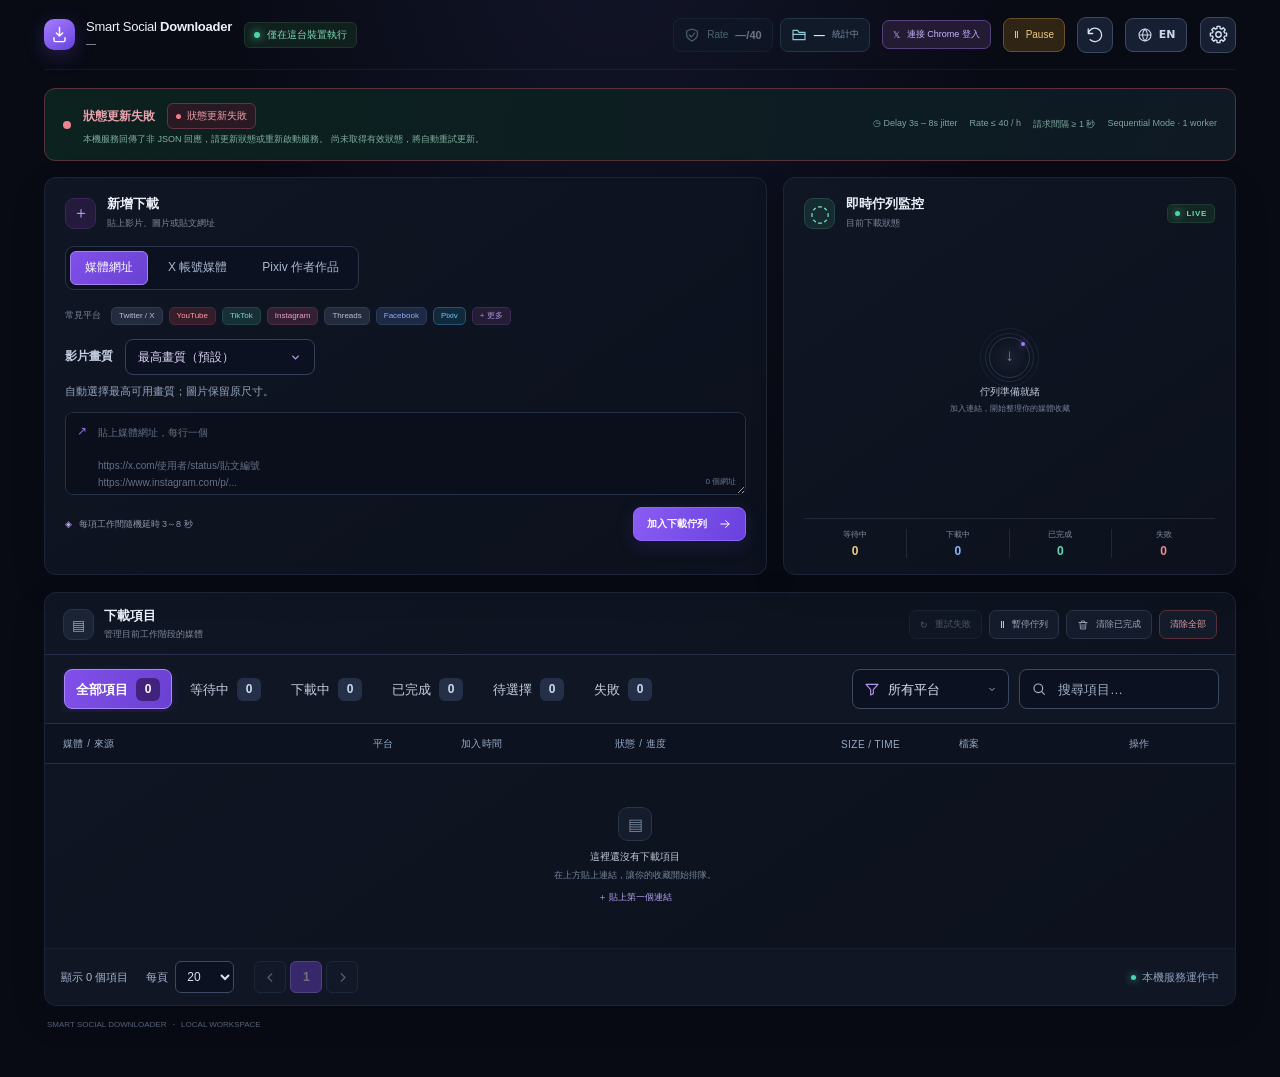
==== commit 82662570: "feat: add optional pywebview WebView2 desktop shell (D03)" ====
--- a/static/index.html
+++ b/static/index.html
@@ -13,8 +13,14 @@
   <link rel="stylesheet" href="/static/environment.css">
   <link rel="stylesheet" href="/static/settings.css">
   <link rel="stylesheet" href="/static/ui_accessibility.css">
+  <link rel="stylesheet" href="/static/desktop.css">
 </head>
 <body>
+  <div id="desktop-bar" class="desktop-bar" hidden>
+    <p data-i18n-key="ui.desktop_background_notice">關閉視窗後，背景下載仍會繼續。</p>
+    <span id="desktop-status" role="status"></span>
+    <button id="desktop-stop" class="subtle-button" type="button" disabled data-i18n-key="ui.desktop_stop">停止背景服務</button>
+  </div>
   <div class="app-shell">
     <header class="topbar">
       <a class="brand" href="/" aria-label="Smart Social Downloader 首頁" data-i18n-aria-label="ui.smart_social_downloader_home">
@@ -158,7 +164,7 @@
       </header>
       <div class="settings-content">
         <div class="settings-panel" id="settings-panel-general" role="tabpanel" aria-labelledby="settings-tab-general" tabindex="0">
-          <label class="field-label" for="download-dir" data-i18n-key="ui.download_folder_path">下載資料夾路徑</label><div class="path-input"><span>▱</span><input id="download-dir" type="text" autocomplete="off" spellcheck="false"></div><p class="field-hint" data-i18n-key="ui.enter_a_full_folder_path_on_this">請輸入這台電腦上的資料夾完整路徑。資料夾不存在時會自動建立。</p>
+          <label class="field-label" for="download-dir" data-i18n-key="ui.download_folder_path">下載資料夾路徑</label><div class="path-input"><span>▱</span><input id="download-dir" type="text" autocomplete="off" spellcheck="false"><button id="download-dir-pick" type="button" class="subtle-button" hidden data-i18n-key="ui.desktop_pick_folder">選擇資料夾</button></div><p class="field-hint" data-i18n-key="ui.enter_a_full_folder_path_on_this">請輸入這台電腦上的資料夾完整路徑。資料夾不存在時會自動建立。</p>
       <section class="queue-setting" aria-labelledby="queue-settings-title">
         <h3 class="auth-heading" id="queue-settings-title" data-i18n-key="ui.safe_queue">安全佇列</h3>
         <label class="field-label" for="hourly-job-limit" data-i18n-key="ui.hourly_job_limit">每小時工作上限</label>
@@ -307,6 +313,8 @@
   <script src="/static/locales.js" defer></script>
   <script src="/static/i18n.js" defer></script>
   <script src="/static/api.js" defer></script>
+  <script src="/static/desktop.js" defer></script>
+  <script src="/static/desktop_pywebview.js" defer></script>
   <script src="/static/job_rows.js" defer></script>
   <script src="/static/ui_state.js" defer></script>
   <script src="/static/job_presentation.js" defer></script>
--- a/static/desktop.css
+++ b/static/desktop.css
@@ -0,0 +1,6 @@
+#desktop-bar[hidden],#download-dir-pick[hidden]{display:none!important}
+.desktop-bar{display:flex;align-items:center;gap:12px;padding:8px 20px;border-bottom:1px solid #293449;background:#111929;color:#aab8cc;font-size:11px;flex-wrap:wrap}
+.desktop-bar p{margin:0;flex:1}
+.desktop-bar button{white-space:nowrap}
+#desktop-status{color:#d0b47e}
+#download-dir-pick{white-space:nowrap;font-size:10px;padding:6px 8px}
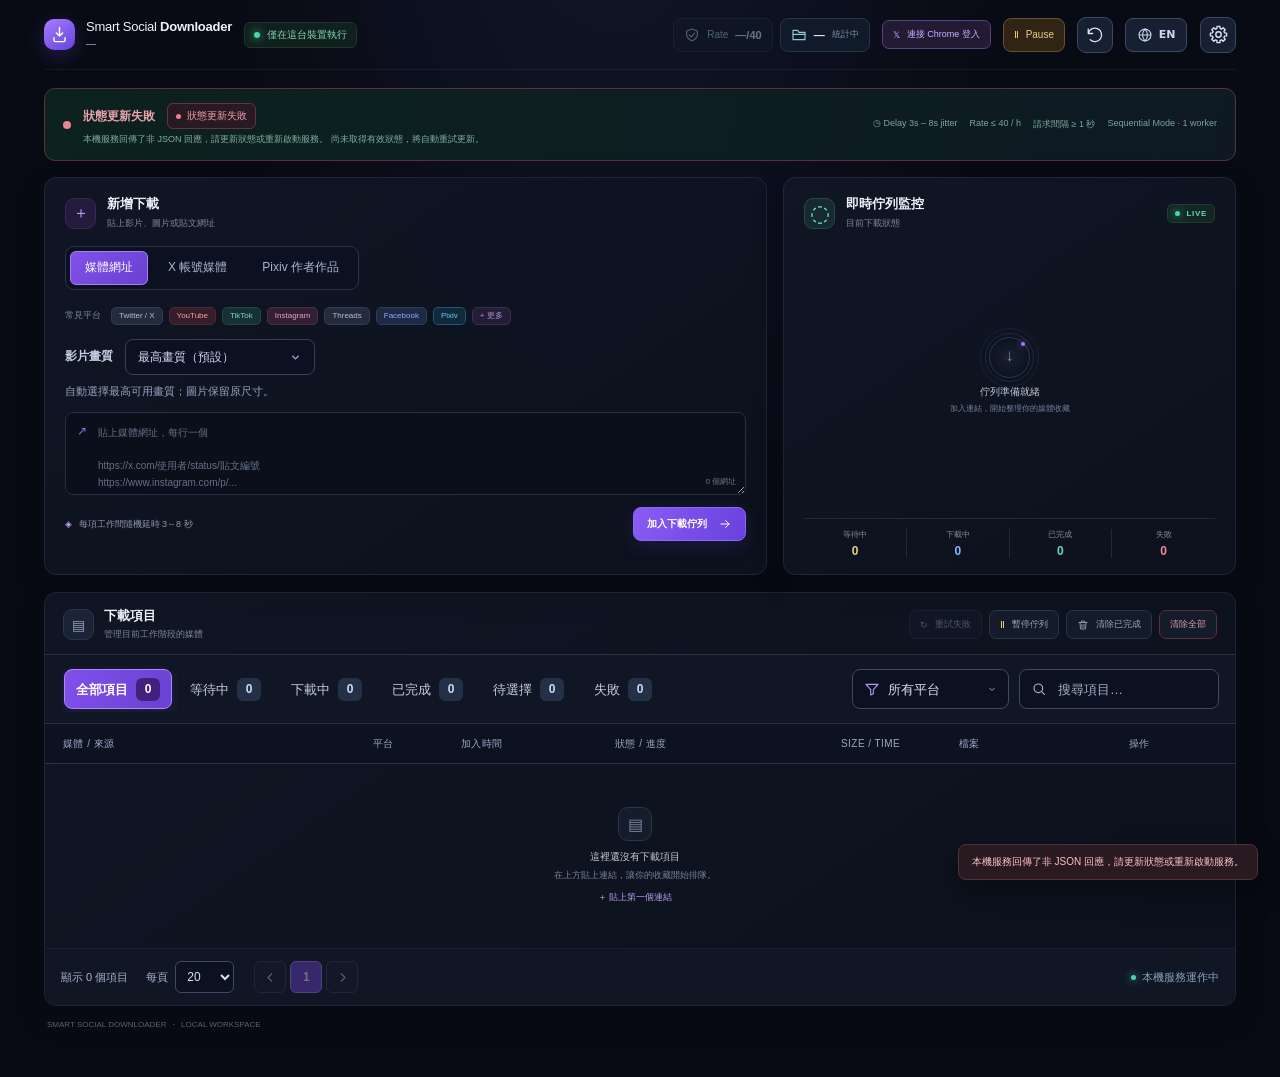
==== commit 3e4bc2de: "feat: build Windows desktop distribution and data migration (D05)" ====
--- a/static/index.html
+++ b/static/index.html
@@ -327,6 +327,7 @@
   <script src="/static/jobs_controller.js" defer></script>
   <script src="/static/settings_controller.js" defer></script>
   <script src="/static/pixiv_login.js" defer></script>
+  <script src="/static/preferences.js" defer></script>
   <script src="/static/app.js" defer></script>
 </body>
 </html>
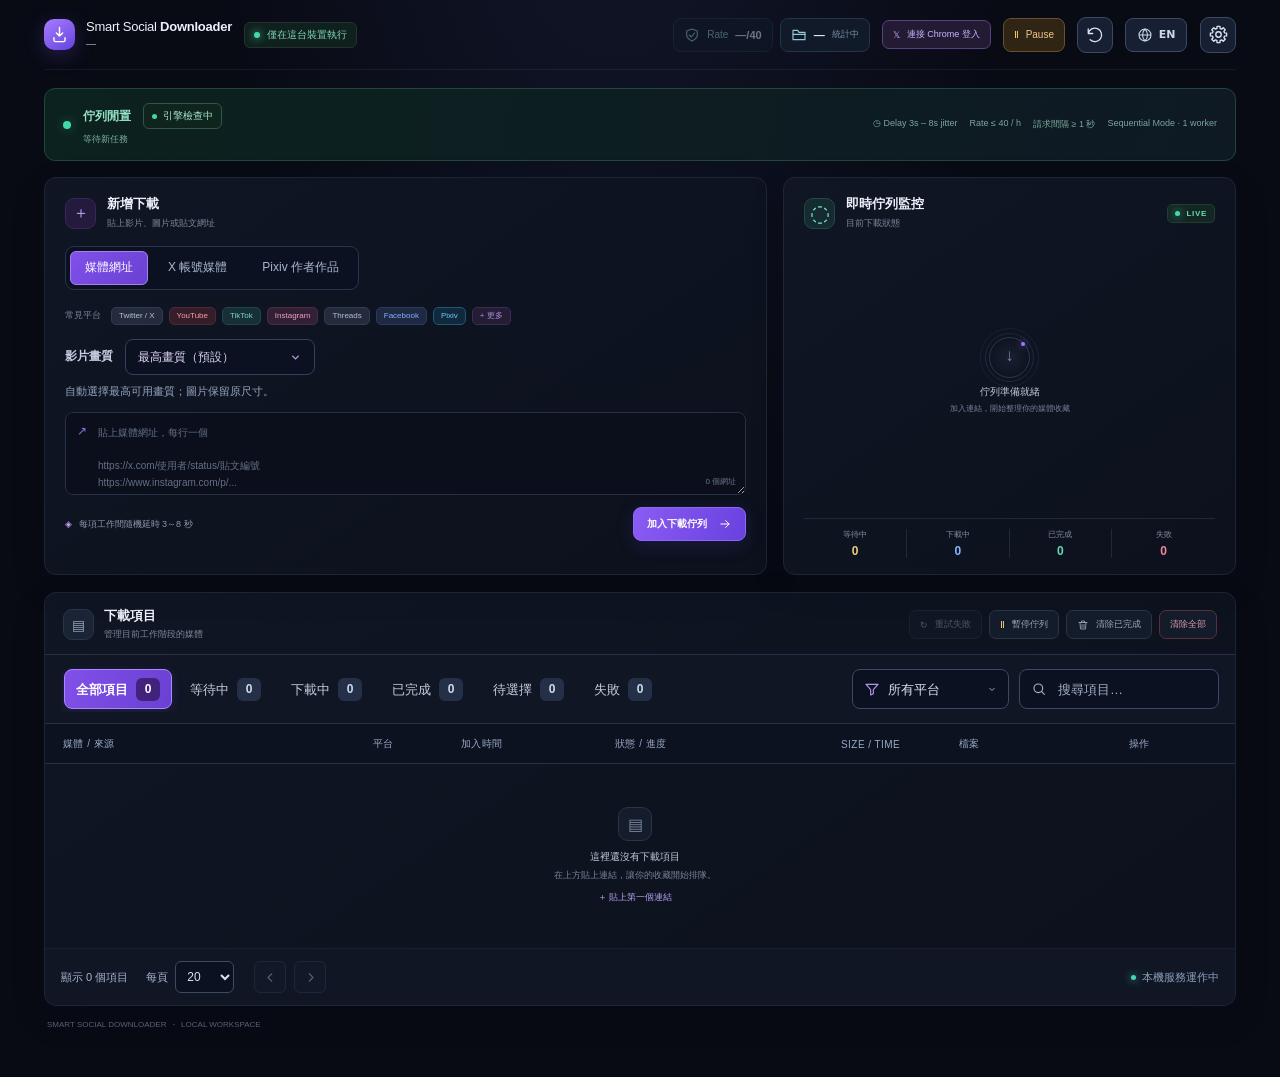
==== commit 99283761: "Merge pull request #6 from Zimkjdv/codex/d01-shared-desktop-contracts D01: share API contracts and b" ====
--- a/static/index.html
+++ b/static/index.html
@@ -13,14 +13,8 @@
   <link rel="stylesheet" href="/static/environment.css">
   <link rel="stylesheet" href="/static/settings.css">
   <link rel="stylesheet" href="/static/ui_accessibility.css">
-  <link rel="stylesheet" href="/static/desktop.css">
 </head>
 <body>
-  <div id="desktop-bar" class="desktop-bar" hidden>
-    <p data-i18n-key="ui.desktop_background_notice">關閉視窗後，背景下載仍會繼續。</p>
-    <span id="desktop-status" role="status"></span>
-    <button id="desktop-stop" class="subtle-button" type="button" disabled data-i18n-key="ui.desktop_stop">停止背景服務</button>
-  </div>
   <div class="app-shell">
     <header class="topbar">
       <a class="brand" href="/" aria-label="Smart Social Downloader 首頁" data-i18n-aria-label="ui.smart_social_downloader_home">
@@ -164,7 +158,7 @@
       </header>
       <div class="settings-content">
         <div class="settings-panel" id="settings-panel-general" role="tabpanel" aria-labelledby="settings-tab-general" tabindex="0">
-          <label class="field-label" for="download-dir" data-i18n-key="ui.download_folder_path">下載資料夾路徑</label><div class="path-input"><span>▱</span><input id="download-dir" type="text" autocomplete="off" spellcheck="false"><button id="download-dir-pick" type="button" class="subtle-button" hidden data-i18n-key="ui.desktop_pick_folder">選擇資料夾</button></div><p class="field-hint" data-i18n-key="ui.enter_a_full_folder_path_on_this">請輸入這台電腦上的資料夾完整路徑。資料夾不存在時會自動建立。</p>
+          <label class="field-label" for="download-dir" data-i18n-key="ui.download_folder_path">下載資料夾路徑</label><div class="path-input"><span>▱</span><input id="download-dir" type="text" autocomplete="off" spellcheck="false"></div><p class="field-hint" data-i18n-key="ui.enter_a_full_folder_path_on_this">請輸入這台電腦上的資料夾完整路徑。資料夾不存在時會自動建立。</p>
       <section class="queue-setting" aria-labelledby="queue-settings-title">
         <h3 class="auth-heading" id="queue-settings-title" data-i18n-key="ui.safe_queue">安全佇列</h3>
         <label class="field-label" for="hourly-job-limit" data-i18n-key="ui.hourly_job_limit">每小時工作上限</label>
@@ -314,7 +308,6 @@
   <script src="/static/i18n.js" defer></script>
   <script src="/static/api.js" defer></script>
   <script src="/static/desktop.js" defer></script>
-  <script src="/static/desktop_pywebview.js" defer></script>
   <script src="/static/job_rows.js" defer></script>
   <script src="/static/ui_state.js" defer></script>
   <script src="/static/job_presentation.js" defer></script>
@@ -327,7 +320,6 @@
   <script src="/static/jobs_controller.js" defer></script>
   <script src="/static/settings_controller.js" defer></script>
   <script src="/static/pixiv_login.js" defer></script>
-  <script src="/static/preferences.js" defer></script>
   <script src="/static/app.js" defer></script>
 </body>
 </html>
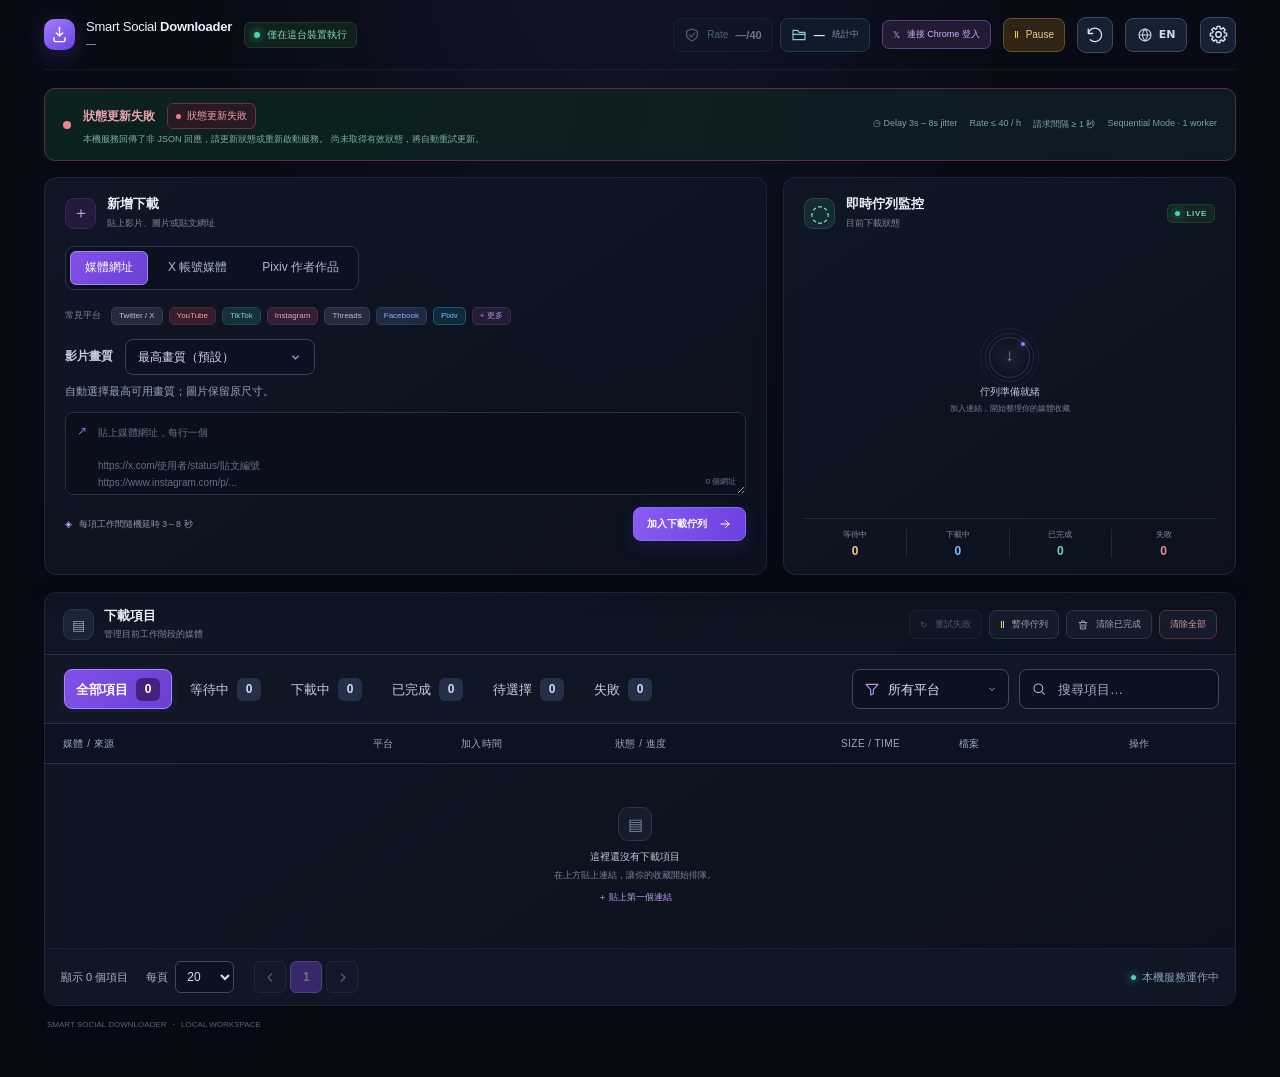
==== commit b9475238: "Merge pull request #8 from Zimkjdv/codex/d03-pywebview-shell D03: add the optional Windows pywebview" ====
--- a/static/index.html
+++ b/static/index.html
@@ -13,8 +13,14 @@
   <link rel="stylesheet" href="/static/environment.css">
   <link rel="stylesheet" href="/static/settings.css">
   <link rel="stylesheet" href="/static/ui_accessibility.css">
+  <link rel="stylesheet" href="/static/desktop.css">
 </head>
 <body>
+  <div id="desktop-bar" class="desktop-bar" hidden>
+    <p data-i18n-key="ui.desktop_background_notice">關閉視窗後，背景下載仍會繼續。</p>
+    <span id="desktop-status" role="status"></span>
+    <button id="desktop-stop" class="subtle-button" type="button" disabled data-i18n-key="ui.desktop_stop">停止背景服務</button>
+  </div>
   <div class="app-shell">
     <header class="topbar">
       <a class="brand" href="/" aria-label="Smart Social Downloader 首頁" data-i18n-aria-label="ui.smart_social_downloader_home">
@@ -158,7 +164,7 @@
       </header>
       <div class="settings-content">
         <div class="settings-panel" id="settings-panel-general" role="tabpanel" aria-labelledby="settings-tab-general" tabindex="0">
-          <label class="field-label" for="download-dir" data-i18n-key="ui.download_folder_path">下載資料夾路徑</label><div class="path-input"><span>▱</span><input id="download-dir" type="text" autocomplete="off" spellcheck="false"></div><p class="field-hint" data-i18n-key="ui.enter_a_full_folder_path_on_this">請輸入這台電腦上的資料夾完整路徑。資料夾不存在時會自動建立。</p>
+          <label class="field-label" for="download-dir" data-i18n-key="ui.download_folder_path">下載資料夾路徑</label><div class="path-input"><span>▱</span><input id="download-dir" type="text" autocomplete="off" spellcheck="false"><button id="download-dir-pick" type="button" class="subtle-button" hidden data-i18n-key="ui.desktop_pick_folder">選擇資料夾</button></div><p class="field-hint" data-i18n-key="ui.enter_a_full_folder_path_on_this">請輸入這台電腦上的資料夾完整路徑。資料夾不存在時會自動建立。</p>
       <section class="queue-setting" aria-labelledby="queue-settings-title">
         <h3 class="auth-heading" id="queue-settings-title" data-i18n-key="ui.safe_queue">安全佇列</h3>
         <label class="field-label" for="hourly-job-limit" data-i18n-key="ui.hourly_job_limit">每小時工作上限</label>
@@ -308,6 +314,7 @@
   <script src="/static/i18n.js" defer></script>
   <script src="/static/api.js" defer></script>
   <script src="/static/desktop.js" defer></script>
+  <script src="/static/desktop_pywebview.js" defer></script>
   <script src="/static/job_rows.js" defer></script>
   <script src="/static/ui_state.js" defer></script>
   <script src="/static/job_presentation.js" defer></script>
--- a/static/desktop.css
+++ b/static/desktop.css
@@ -0,0 +1,6 @@
+#desktop-bar[hidden],#download-dir-pick[hidden]{display:none!important}
+.desktop-bar{display:flex;align-items:center;gap:12px;padding:8px 20px;border-bottom:1px solid #293449;background:#111929;color:#aab8cc;font-size:11px;flex-wrap:wrap}
+.desktop-bar p{margin:0;flex:1}
+.desktop-bar button{white-space:nowrap}
+#desktop-status{color:#d0b47e}
+#download-dir-pick{white-space:nowrap;font-size:10px;padding:6px 8px}
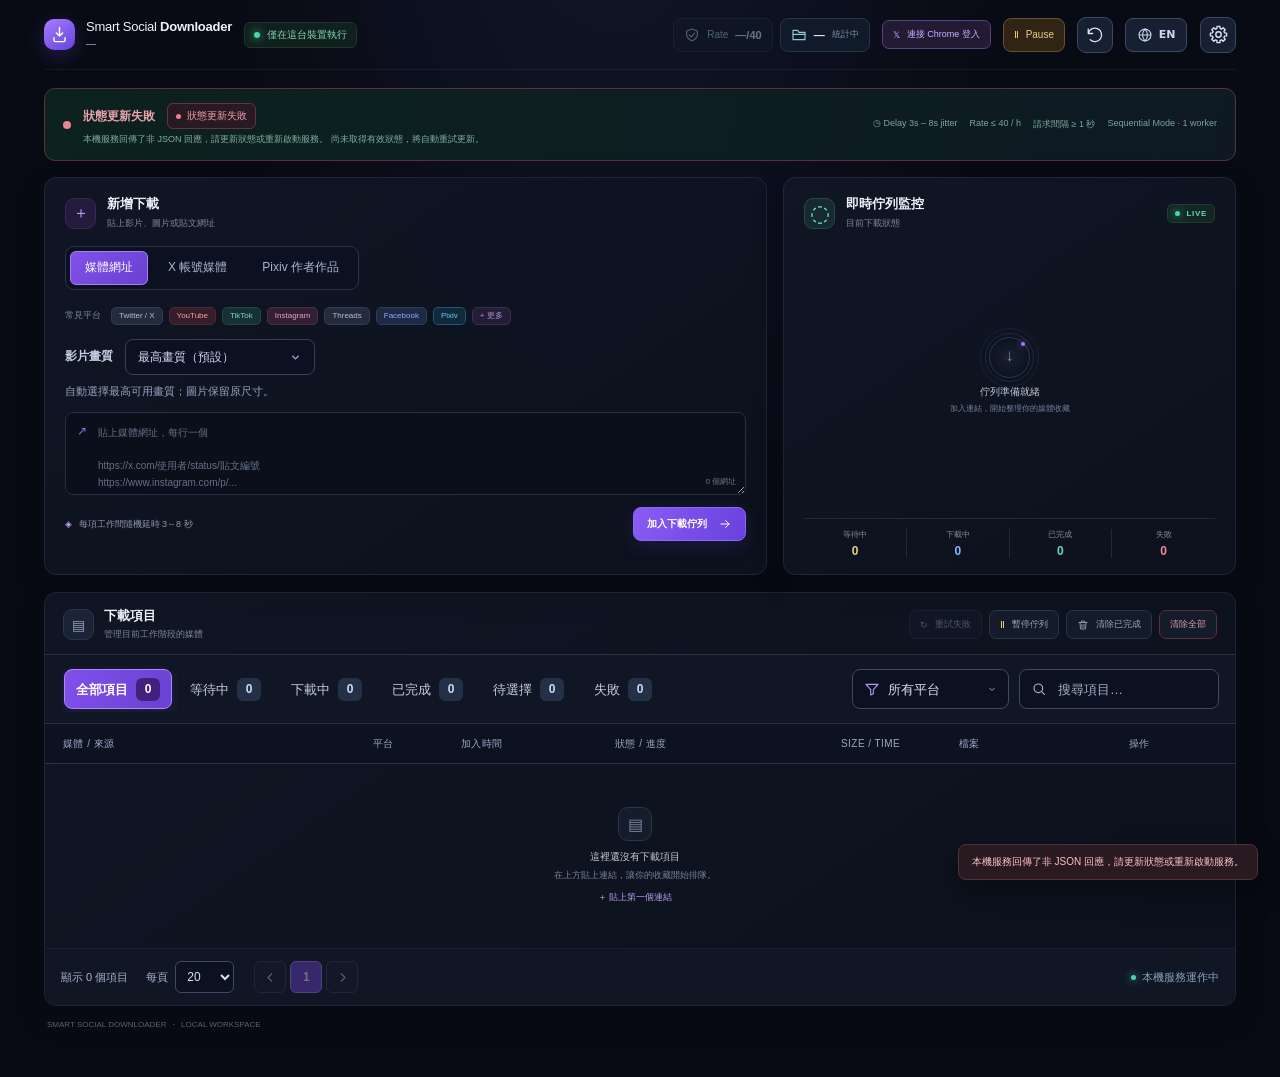
==== commit 6503ae24: "Merge pull request #10 from Zimkjdv/codex/d05-windows-distribution D05: build Windows desktop distri" ====
--- a/static/index.html
+++ b/static/index.html
@@ -327,6 +327,7 @@
   <script src="/static/jobs_controller.js" defer></script>
   <script src="/static/settings_controller.js" defer></script>
   <script src="/static/pixiv_login.js" defer></script>
+  <script src="/static/preferences.js" defer></script>
   <script src="/static/app.js" defer></script>
 </body>
 </html>
